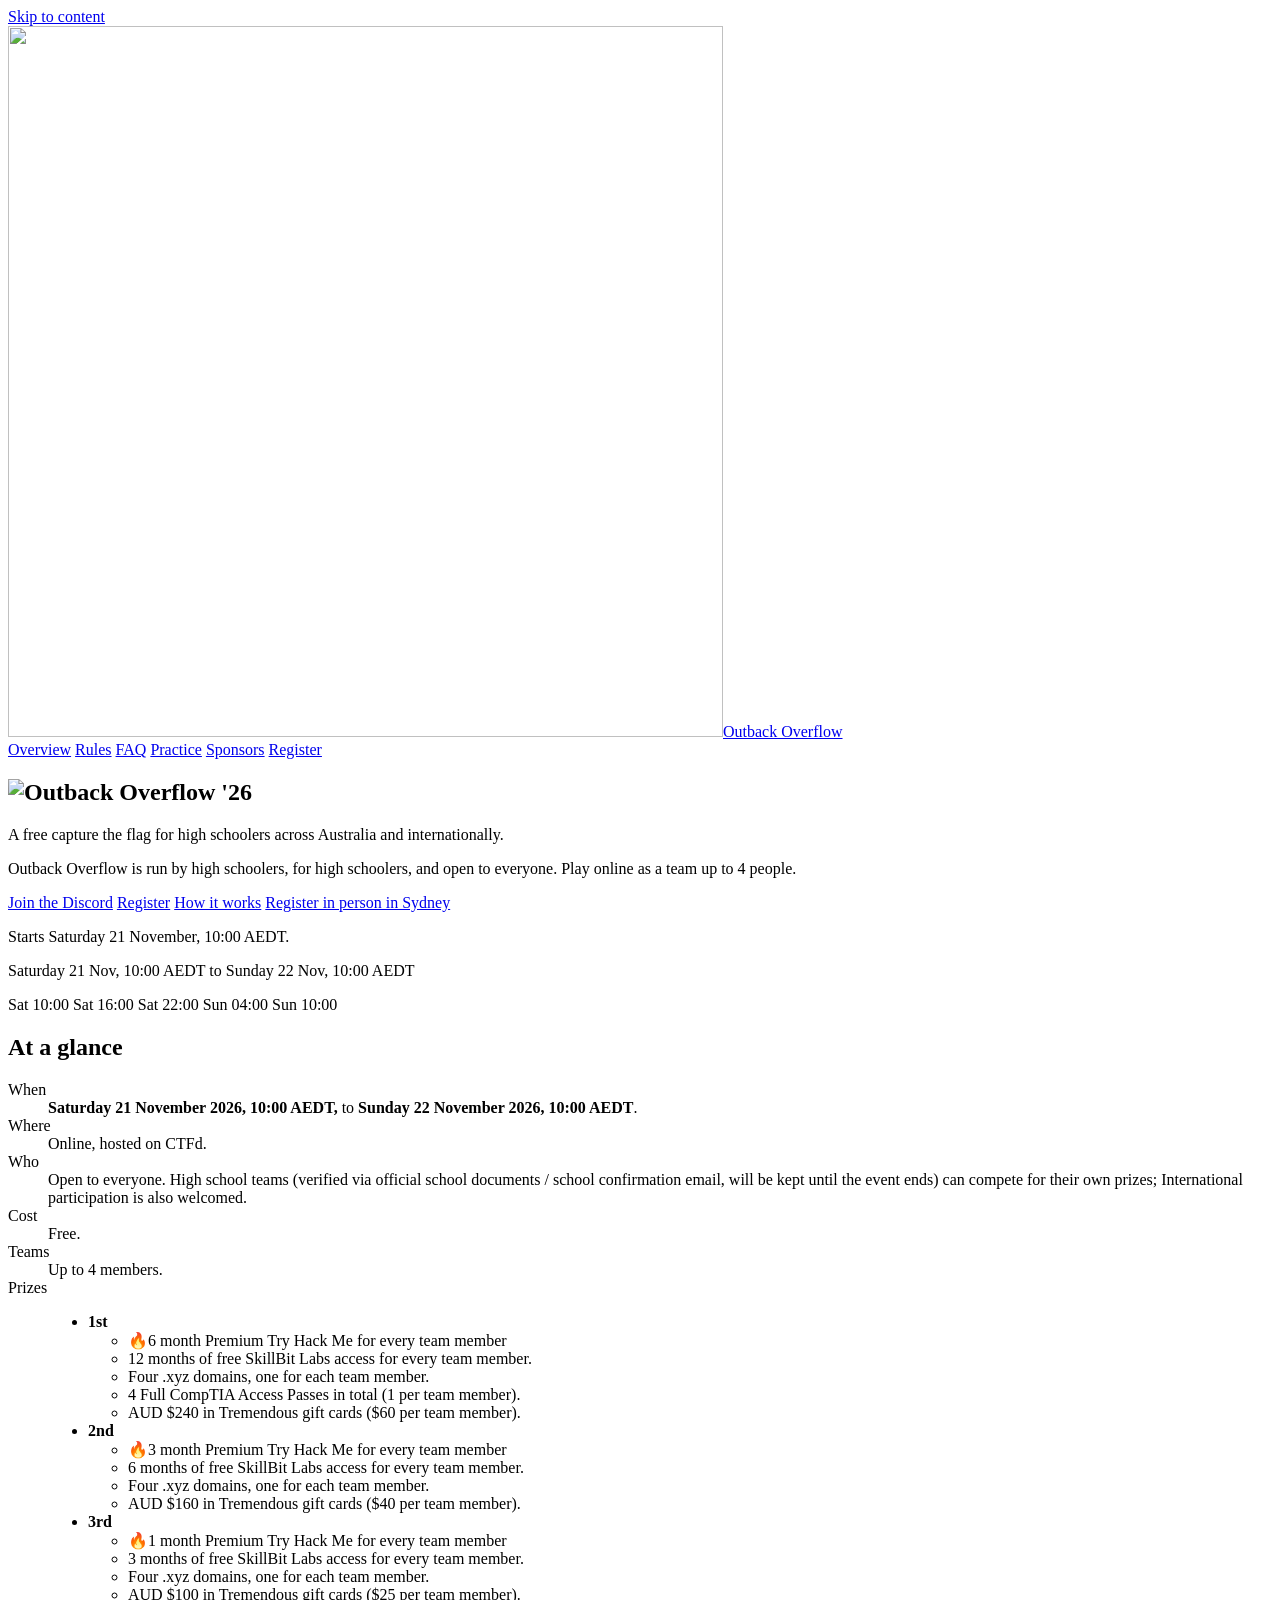
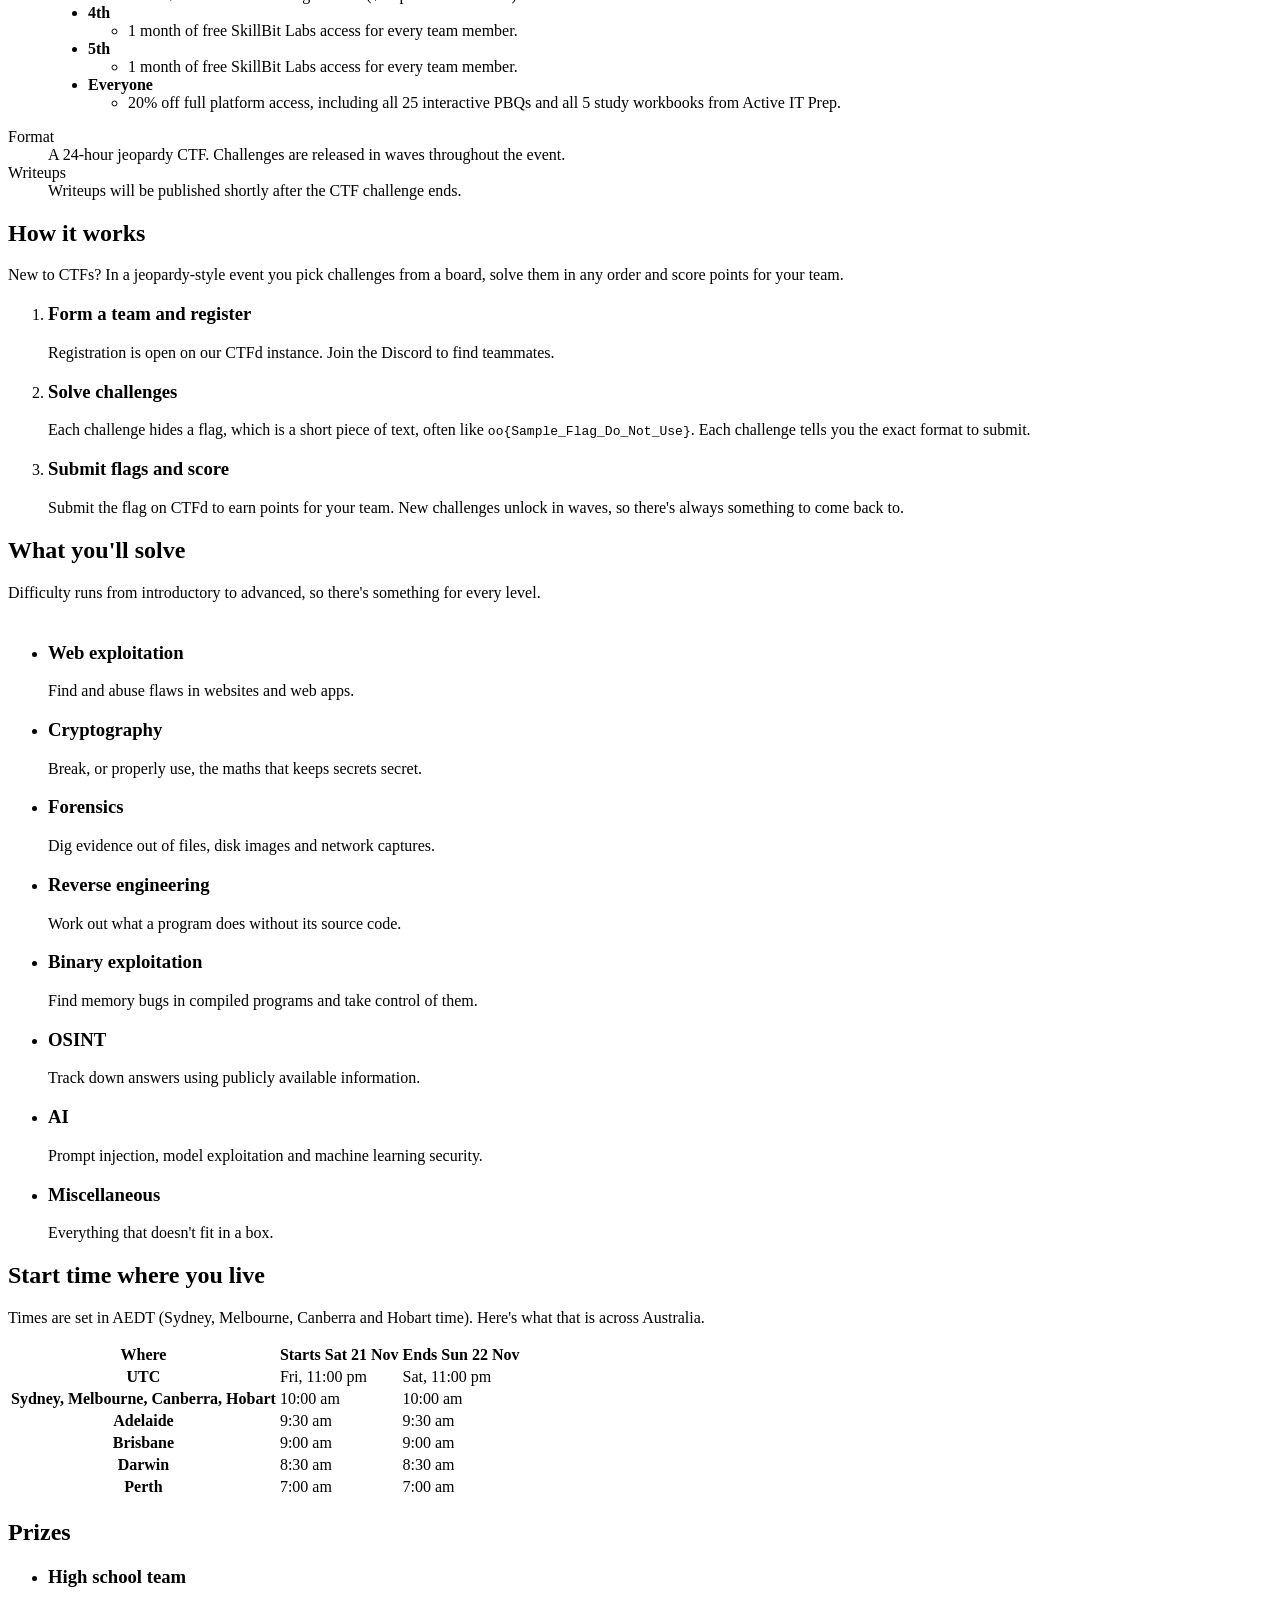
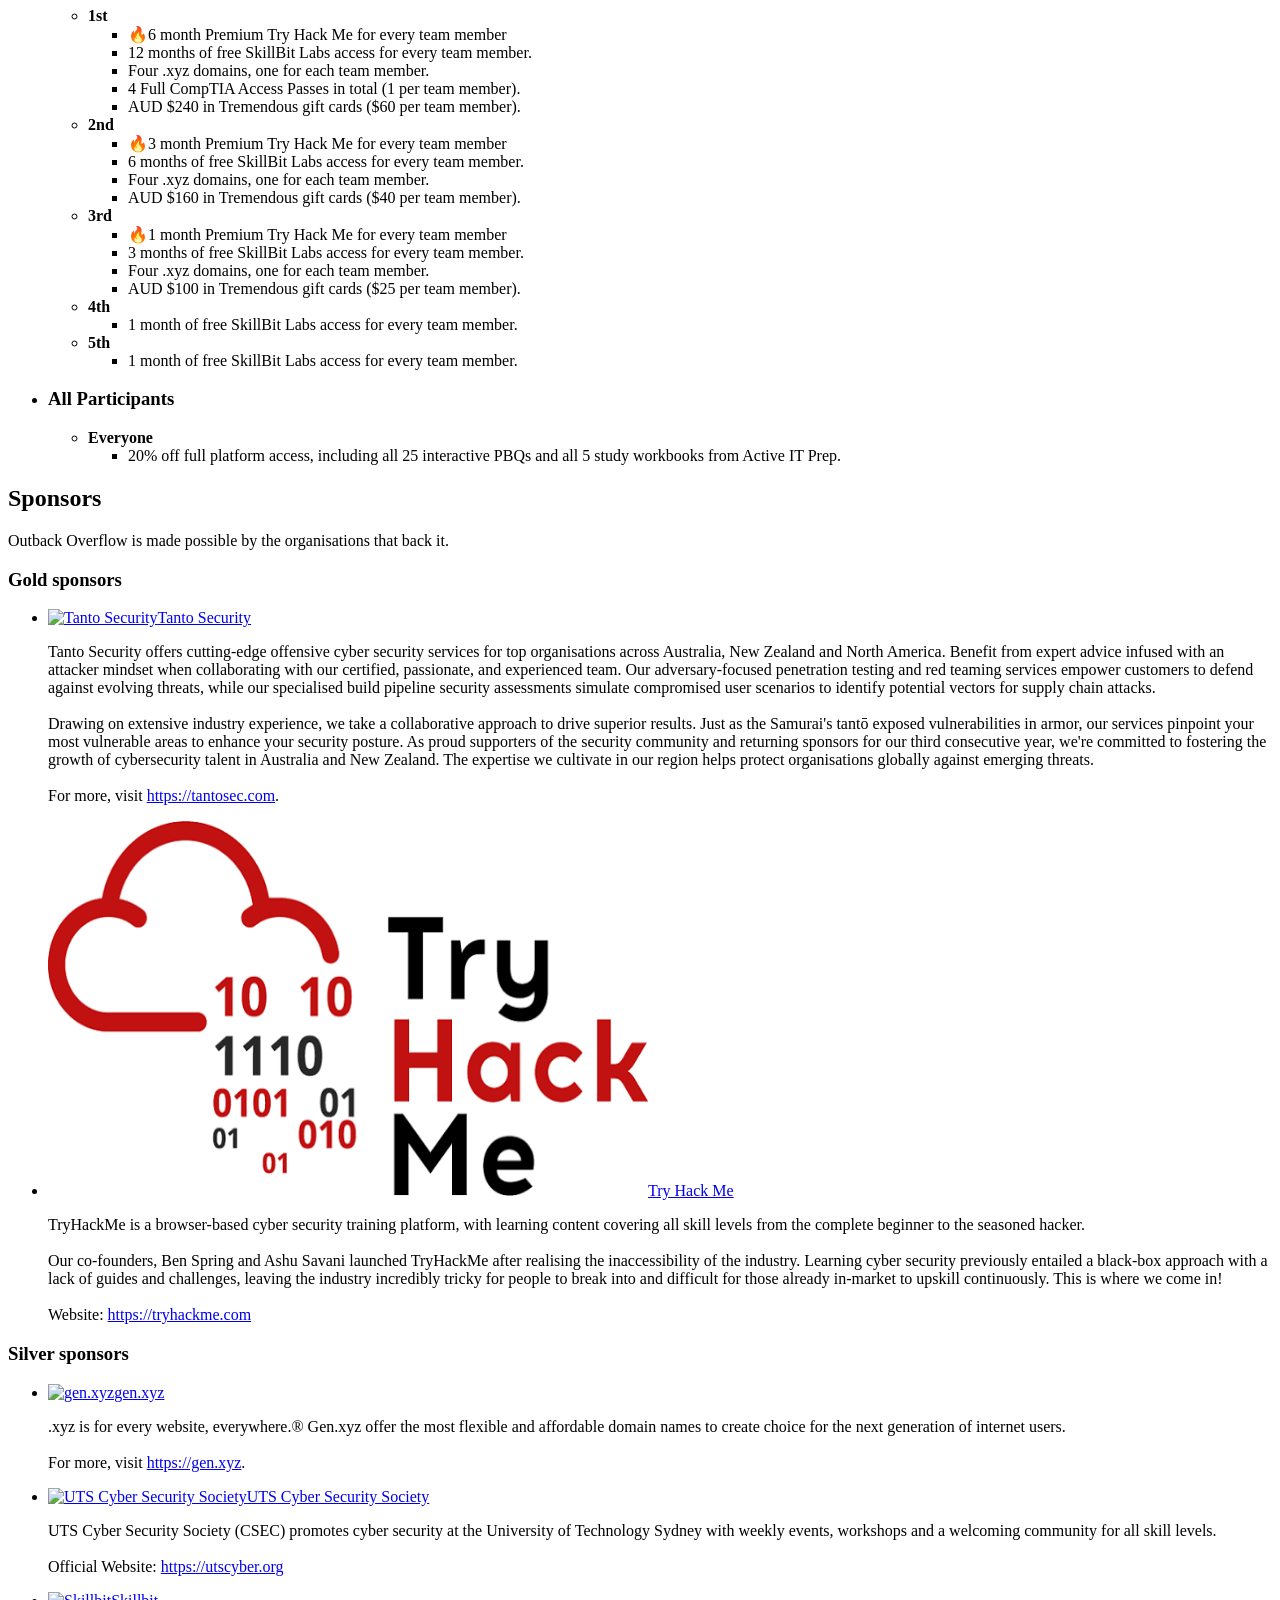
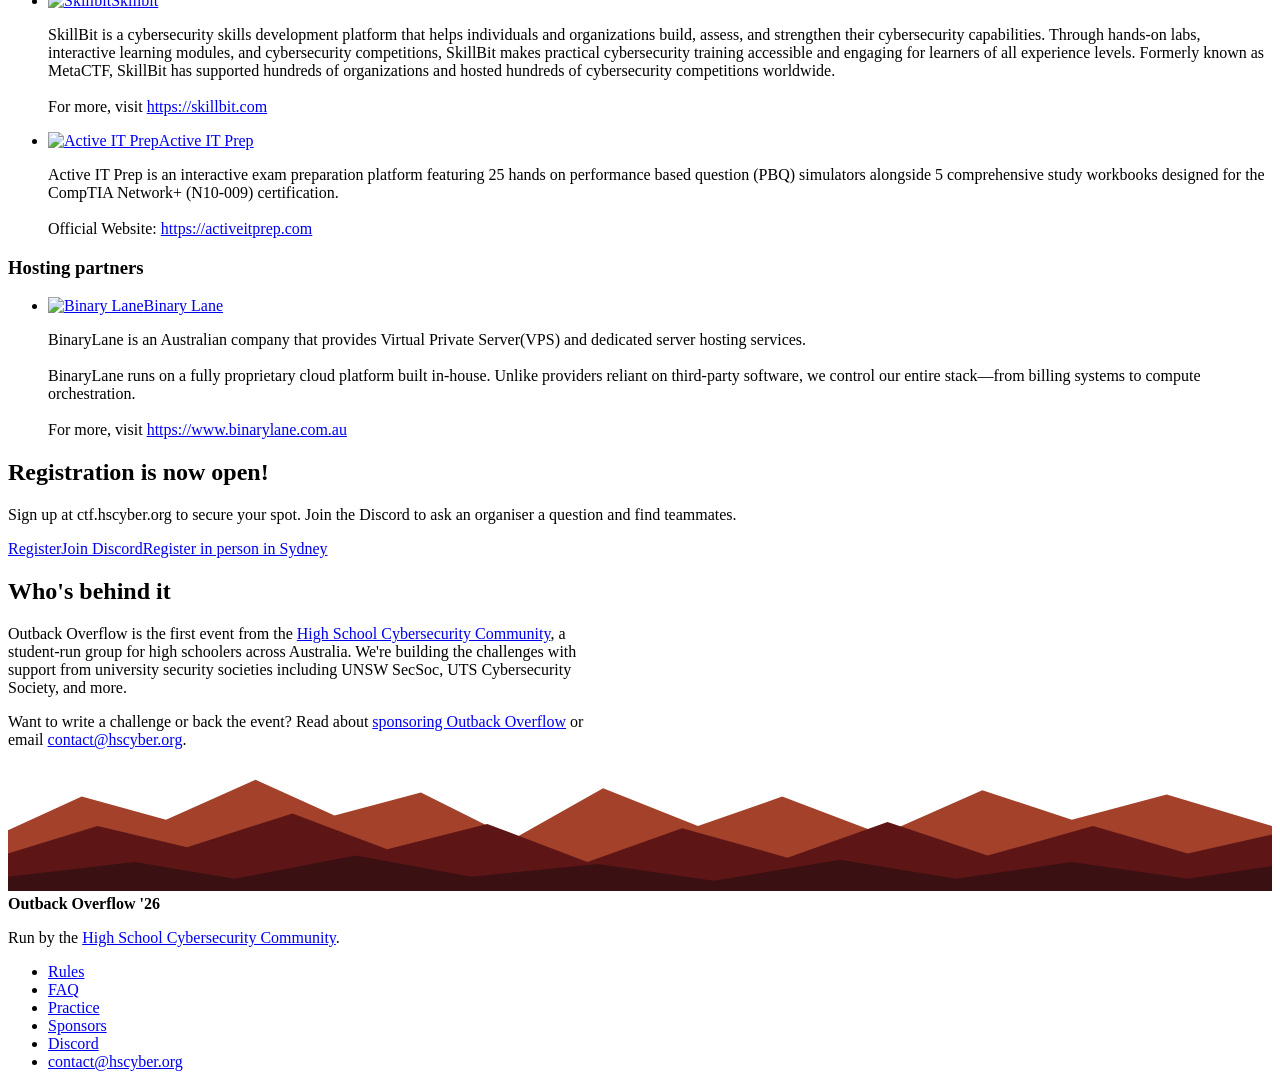
==== index.html @ 1b4302b2 "Merge pull request #1 from AidenMohan/master pre event update" ====
<!DOCTYPE html>
<html lang="en-AU">
<head>
  <meta charset="utf-8">
  <meta name="viewport" content="width=device-width, initial-scale=1">
  <meta name="uuid" content="4e355858-5756-3342-4f4a-57564b344435">
  <title>Outback Overflow '26: a free online CTF for Australian high schoolers</title>
  <meta name="description" content="A free, online, 24-hour capture the flag competition for high schoolers across Australia. 21–22 November 2026. Open to everyone, with prizes for high school teams.">
  <meta name="theme-color" content="#171a2d">
  <link rel="canonical" href="https://outbackoverflow26.hscyber.org/">
  
  <link rel="icon" href="/favicon.svg" type="image/svg+xml">
  <link rel="icon" href="/favicon.ico" sizes="32x32">
  <link rel="preload" href="/fonts/big-shoulders-display-latin-wght-normal.woff2" as="font" type="font/woff2" crossorigin>
  <link rel="preload" href="/fonts/atkinson-hyperlegible-next-latin-400-normal.woff2" as="font" type="font/woff2" crossorigin>
  <link rel="stylesheet" href="/styles.css">
  <meta property="og:site_name" content="Outback Overflow '26">
  <meta property="og:type" content="website">
  <meta property="og:title" content="Outback Overflow '26: a free online CTF for Australian high schoolers">
  <meta property="og:description" content="A free, online, 24-hour capture the flag competition for high schoolers across Australia. 21–22 November 2026. Open to everyone, with prizes for high school teams.">
  <meta property="og:url" content="https://outbackoverflow26.hscyber.org/">
  <meta property="og:image" content="https://outbackoverflow26.hscyber.org/media/og.png">
  <meta property="og:image:width" content="1200">
  <meta property="og:image:height" content="630">
  <meta property="og:image:alt" content="Outback Overflow '26 logo: a low-poly red rock with a red flag on top">
  <meta name="twitter:card" content="summary_large_image">
  <script type="application/ld+json">
  {"@context":"https://schema.org","@type":"Event","name":"Outback Overflow '26","description":"A free, online, 24-hour jeopardy-style capture the flag competition run by high schoolers, for high schoolers, and open to everyone.","startDate":"2026-11-21T10:00:00+11:00","endDate":"2026-11-22T10:00:00+11:00","eventStatus":"https://schema.org/EventScheduled","eventAttendanceMode":"https://schema.org/OnlineEventAttendanceMode","location":{"@type":"VirtualLocation","url":"https://outbackoverflow26.hscyber.org/"},"image":"https://outbackoverflow26.hscyber.org/media/og.png","isAccessibleForFree":true,"offers":{"@type":"Offer","price":"0","priceCurrency":"AUD","url":"https://outbackoverflow26.hscyber.org/"},"organizer":{"@type":"Organization","name":"High School Cybersecurity Community","url":"https://hscyber.org/"}}
  </script>
  <script src="./main.js"></script>
</head>
<body>
  <a class="skip" href="#main">Skip to content</a>
  <header class="site-header">
    <div class="wrap">
      <a class="brand" href="/"><img src="/media/logo.png" alt="" width="715" height="711"><span>Outback Overflow</span></a>
      <nav class="nav" aria-label="Main">
        <a href="/" aria-current="page">Overview</a>
        <a href="/rules.html">Rules</a>
        <a href="/faq.html">FAQ</a>
	<a href="https://practice.hscyber.org/2026/">Practice</a>
        <a href="/sponsors.html">Sponsors</a>
        <a class="btn" href="javascript:void(0)" onclick='ToEvent()'>Register</a>
      </nav>
    </div>
  </header>

  <main id="main">
    <section class="wrap hero">
      <h1><img src="/media/logo.png" alt="Outback Overflow '26" width="715" height="711"></h1>
      <div>
        <p class="display">A free capture the flag for high schoolers across Australia and internationally.</p>
        <p class="lede">Outback Overflow is run by high schoolers, for high schoolers, and open to everyone. Play online as a team up to 4 people.</p>
        <div class="actions">
          <a class="btn btn--flag" href="https://hscyber.org/discord">Join the Discord</a>
          <a class="btn btn--flag" href="javascript:void(0)" onclick='ToEvent()'>Register</a>
          <a class="btn btn--quiet" href="#how">How it works</a>
          <a class="register-in-person" href="javascript:void(0)" onclick='ToInPersonEvent()'>Register in person in Sydney</a>
        </div>
      </div>
    </section>

    <section class="clock" aria-label="Event timing">
      <div class="wrap">
        <div class="clock-head">
          <p class="status" data-status>Starts Saturday 21 November, 10:00 AEDT.</p>
          <p class="when">Saturday 21 Nov, 10:00 AEDT to Sunday 22 Nov, 10:00 AEDT</p>
        </div>
        <div class="buffer" data-buffer aria-hidden="true"><i class="c" style="--i:0"></i><i class="c" style="--i:1"></i><i class="c" style="--i:2"></i><i class="c" style="--i:3"></i><i class="c" style="--i:4"></i><i class="c" style="--i:5"></i><i class="c" style="--i:6"></i><i class="c" style="--i:7"></i><i class="c" style="--i:8"></i><i class="c" style="--i:9"></i><i class="c" style="--i:10"></i><i class="c" style="--i:11"></i><i class="c" style="--i:12"></i><i class="c" style="--i:13"></i><i class="c" style="--i:14"></i><i class="c" style="--i:15"></i><i class="c" style="--i:16"></i><i class="c" style="--i:17"></i><i class="c" style="--i:18"></i><i class="c" style="--i:19"></i><i class="c" style="--i:20"></i><i class="c" style="--i:21"></i><i class="c" style="--i:22"></i><i class="c" style="--i:23"></i><i class="o" style="--k:0"></i><i class="o" style="--k:1"></i><i class="o" style="--k:2"></i><i class="o" style="--k:3"></i><i class="o" style="--k:4"></i><i class="o" style="--k:5"></i><i class="o" style="--k:6"></i><i class="o" style="--k:7"></i></div>
        <div class="ticks" aria-hidden="true">
          <span style="--t:0">Sat 10:00</span>
          <span style="--t:6">Sat 16:00</span>
          <span style="--t:12">Sat 22:00</span>
          <span style="--t:18">Sun 04:00</span>
          <span style="--t:24">Sun 10:00</span>
        </div>
      </div>
    </section>

    <section class="wrap section" aria-labelledby="glance">
      <div class="split">
        <h2 id="glance">At a glance</h2>
        <dl class="spec">
          <div><dt>When</dt><dd><strong>Saturday 21 November 2026, 10:00 AEDT,</strong> to <strong>Sunday 22 November 2026, 10:00 AEDT</strong>.</dd></div>
          <div><dt>Where</dt><dd>Online, hosted on CTFd.</dd></div>
          <div><dt>Who</dt><dd>Open to everyone. High school teams (verified via official school documents / school confirmation email, will be kept until the event ends) can compete for their own prizes; International participation is also welcomed.</dd></div>
          <div><dt>Cost</dt><dd>Free.</dd></div>
          <div><dt>Teams</dt><dd>Up to 4 members.</dd></div>
          <div><dt>Prizes</dt><dd data-prizes-summary>Loading prizes...</dd></div>
          <div><dt>Format</dt><dd>A 24-hour jeopardy CTF. Challenges are released in waves throughout the event.</dd></div>
          <div><dt>Writeups</dt><dd>Writeups will be published shortly after the CTF challenge ends.</dd></div>
        </dl>
      </div>
    </section>

    <section class="wrap section" id="how" aria-labelledby="how-h">
      <div class="split">
        <div>
          <h2 id="how-h">How it works</h2>
          <p class="intro">New to CTFs? In a jeopardy-style event you pick challenges from a board, solve them in any order and score points for your team.</p>
        </div>
        <ol class="steps">
          <li><h3>Form a team and register</h3><p>Registration is open on our CTFd instance. Join the Discord to find teammates.</p></li>
          <li><h3>Solve challenges</h3><p>Each challenge hides a flag, which is a short piece of text, often like <code>oo{Sample_Flag_Do_Not_Use}</code>. Each challenge tells you the exact format to submit.</p></li>
          <li><h3>Submit flags and score</h3><p>Submit the flag on CTFd to earn points for your team. New challenges unlock in waves, so there's always something to come back to.</p></li>
        </ol>
      </div>
    </section>

    <section class="wrap section" aria-labelledby="cats-h">
      <h2 id="cats-h">What you'll solve</h2>
      <p class="intro">Difficulty runs from introductory to advanced, so there's something for every level.</p>
      <ul class="cats" style="margin-top:2.5rem">
        <li><h3>Web exploitation</h3><p>Find and abuse flaws in websites and web apps.</p></li>
        <li><h3>Cryptography</h3><p>Break, or properly use, the maths that keeps secrets secret.</p></li>
        <li><h3>Forensics</h3><p>Dig evidence out of files, disk images and network captures.</p></li>
        <li><h3>Reverse engineering</h3><p>Work out what a program does without its source code.</p></li>
        <li><h3>Binary exploitation</h3><p>Find memory bugs in compiled programs and take control of them.</p></li>
        <li><h3>OSINT</h3><p>Track down answers using publicly available information.</p></li>
        <li><h3>AI</h3><p>Prompt injection, model exploitation and machine learning security.</p></li>
        <li><h3>Miscellaneous</h3><p>Everything that doesn't fit in a box.</p></li>
      </ul>
    </section>

    <section class="wrap section" aria-labelledby="when-h">
      <div class="split">
        <div>
          <h2 id="when-h">Start time where you live</h2>
          <p class="intro">Times are set in AEDT (Sydney, Melbourne, Canberra and Hobart time). Here's what that is across Australia.</p>
        </div>
        <table class="tz">
          <thead><tr><th scope="col">Where</th><th scope="col">Starts Sat 21 Nov</th><th scope="col">Ends Sun 22 Nov</th></tr></thead>
          <tbody>
            <tr class="local" data-local hidden><th scope="row" data-local-name>Your device</th><td data-local-start></td><td data-local-end></td></tr>
            <tr><th scope="row">UTC</th><td>Fri, 11:00 pm</td><td>Sat, 11:00 pm</td></tr>
            <tr><th scope="row">Sydney, Melbourne, Canberra, Hobart</th><td>10:00 am</td><td>10:00 am</td></tr>
            <tr><th scope="row">Adelaide</th><td>9:30 am</td><td>9:30 am</td></tr>
            <tr><th scope="row">Brisbane</th><td>9:00 am</td><td>9:00 am</td></tr>
            <tr><th scope="row">Darwin</th><td>8:30 am</td><td>8:30 am</td></tr>
            <tr><th scope="row">Perth</th><td>7:00 am</td><td>7:00 am</td></tr>
          </tbody>
        </table>
      </div>
    </section>

    <section class="wrap section" aria-labelledby="prizes-h">
      <div class="split">
        <h2 id="prizes-h">Prizes</h2>
        <div data-prizes aria-live="polite"><p class="empty">Loading prizes...</p></div>
      </div>
    </section>

    <section class="wrap section" aria-labelledby="sponsors-h">
      <div class="split">
        <div>
          <h2 id="sponsors-h">Sponsors</h2>
          <p class="intro">Outback Overflow is made possible by the organisations that back it.</p>
        </div>
        <div data-sponsors aria-live="polite"><p class="empty">Loading sponsors...</p></div>
      </div>
    </section>

    <section class="wrap section" aria-labelledby="reg-h">
      <div class="panel">
        <h2 id="reg-h">Registration is now open!</h2>
        <p>Sign up at ctf.hscyber.org to secure your spot. Join the Discord to ask an organiser a question and find teammates.</p>
        <div class="actions"><a class="btn btn--flag" href="javascript:void(0)" onclick='ToEvent()'>Register</a><a class="btn btn--flag" href="https://hscyber.org/discord">Join Discord</a><a class="register-in-person" href="javascript:void(0)" onclick='ToInPersonEvent()'>Register in person in Sydney</a></div>
      </div>
    </section>

    <section class="wrap section" aria-labelledby="who-h">
      <div class="split">
        <h2 id="who-h">Who's behind it</h2>
        <div>
          <p style="max-width:38rem">Outback Overflow is the first event from the <a href="https://hscyber.org/">High School Cybersecurity Community</a>, a student-run group for high schoolers across Australia. We're building the challenges with support from university security societies including UNSW SecSoc, UTS Cybersecurity Society, and more.</p>
          <p style="margin-top:1rem;max-width:38rem">Want to write a challenge or back the event? Read about <a href="/sponsors.html">sponsoring Outback Overflow</a> or email <a href="mailto:contact@hscyber.org">contact@hscyber.org</a>.</p>
        </div>
      </div>
    </section>
  </main>

  <div class="ground">
    <svg class="ridge" viewBox="0 0 1200 120" preserveAspectRatio="none" aria-hidden="true" focusable="false">
      <polygon fill="#a3412a" points="0,120 0,62 70,30 150,52 235,14 310,48 392,26 480,70 565,22 655,58 735,30 830,66 925,24 1010,52 1100,28 1200,58 1200,120"/>
      <polygon fill="#5e1516" points="0,120 0,84 85,58 170,78 270,46 360,80 455,56 550,92 640,60 740,88 835,54 930,86 1030,58 1120,84 1200,66 1200,120"/>
      <polygon fill="#3a1012" points="0,120 0,106 120,92 215,108 330,86 440,106 560,94 670,110 790,90 900,108 1010,92 1120,108 1200,96 1200,120"/>
    </svg>
    <footer class="site-footer">
      <div class="wrap">
        <div>
          <strong>Outback Overflow '26</strong>
          <p>Run by the <a href="https://hscyber.org/">High School Cybersecurity Community</a>.</p>
        </div>
        <ul>
          <li><a href="/rules.html">Rules</a></li>
          <li><a href="/faq.html">FAQ</a></li>
          <li><a href="https://practice.hscyber.org/2026/">Practice</a></li>
          <li><a href="/sponsors.html">Sponsors</a></li>
          <li><a href="https://hscyber.org/discord">Discord</a></li>
          <li><a href="mailto:contact@hscyber.org">contact@hscyber.org</a></li>
        </ul>
      </div>
    </footer>
  </div>
  <script src="/event.js" defer></script>
</body>
</html>
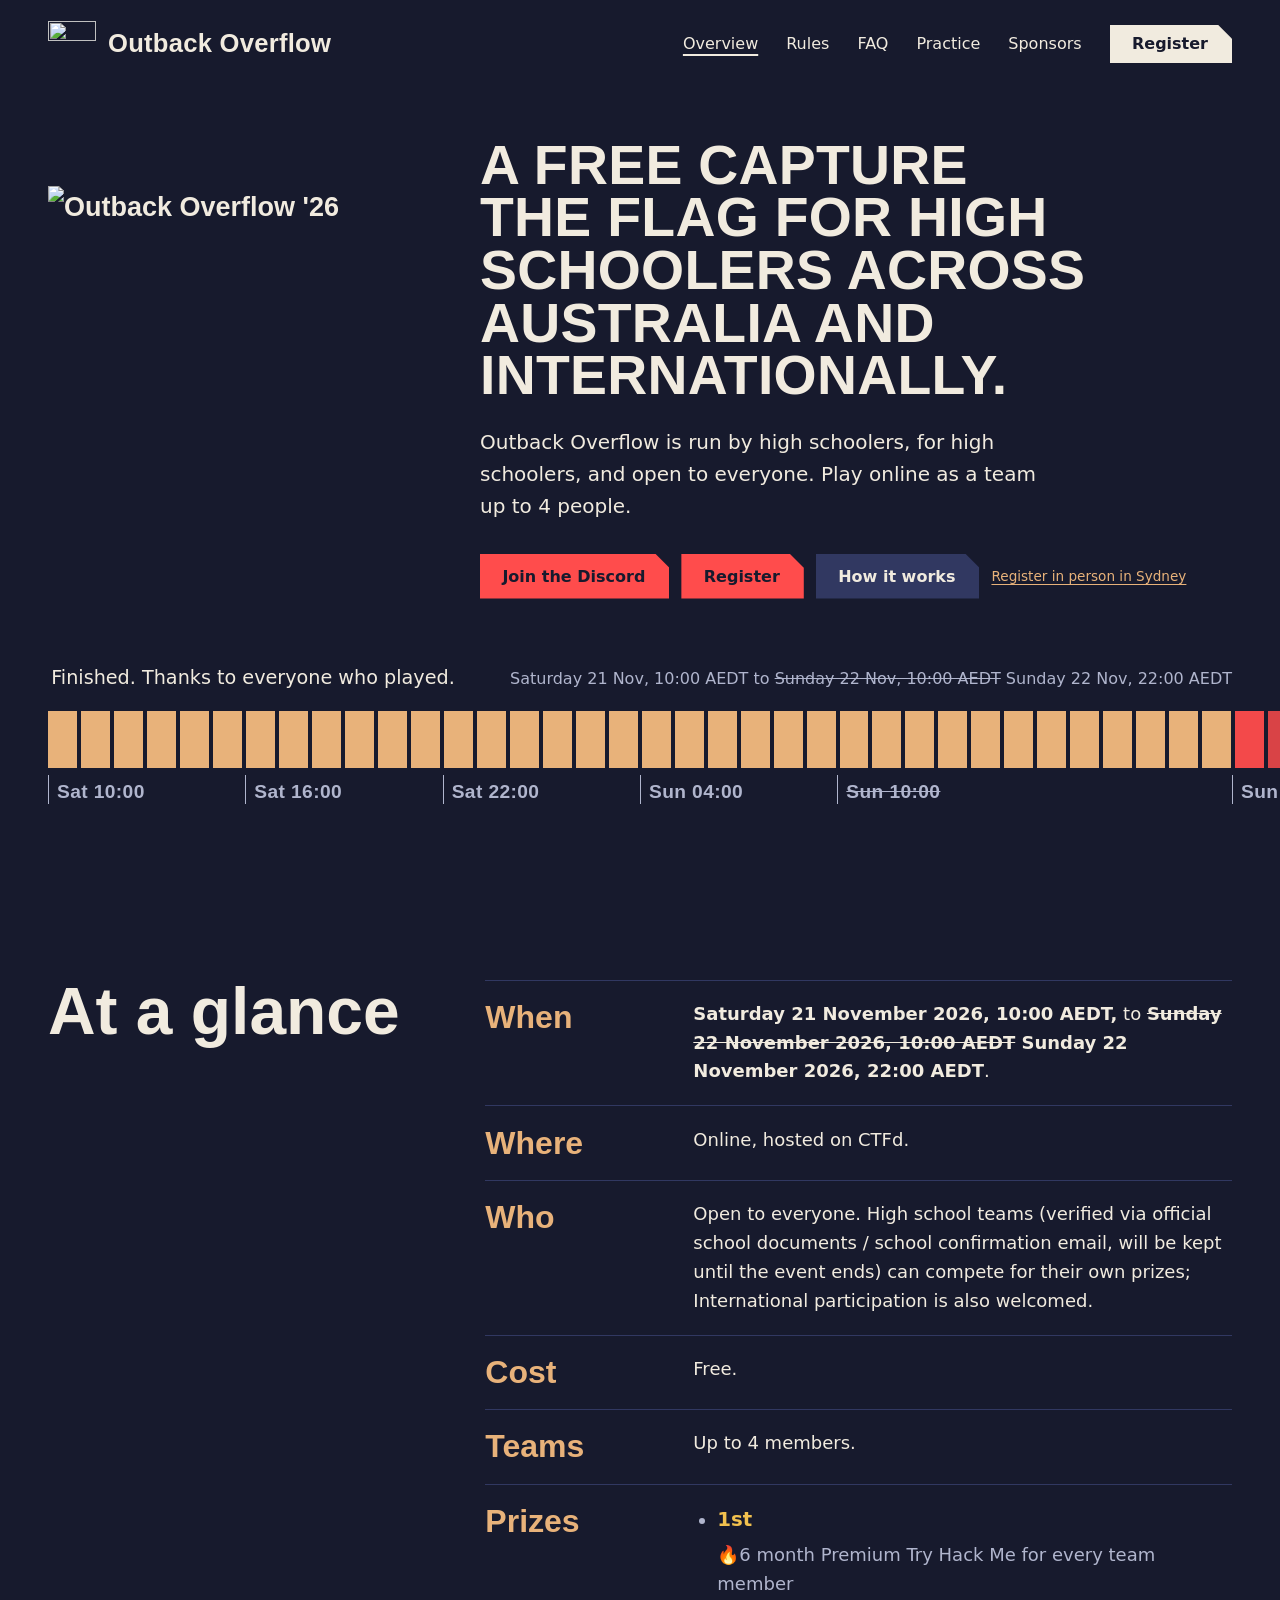
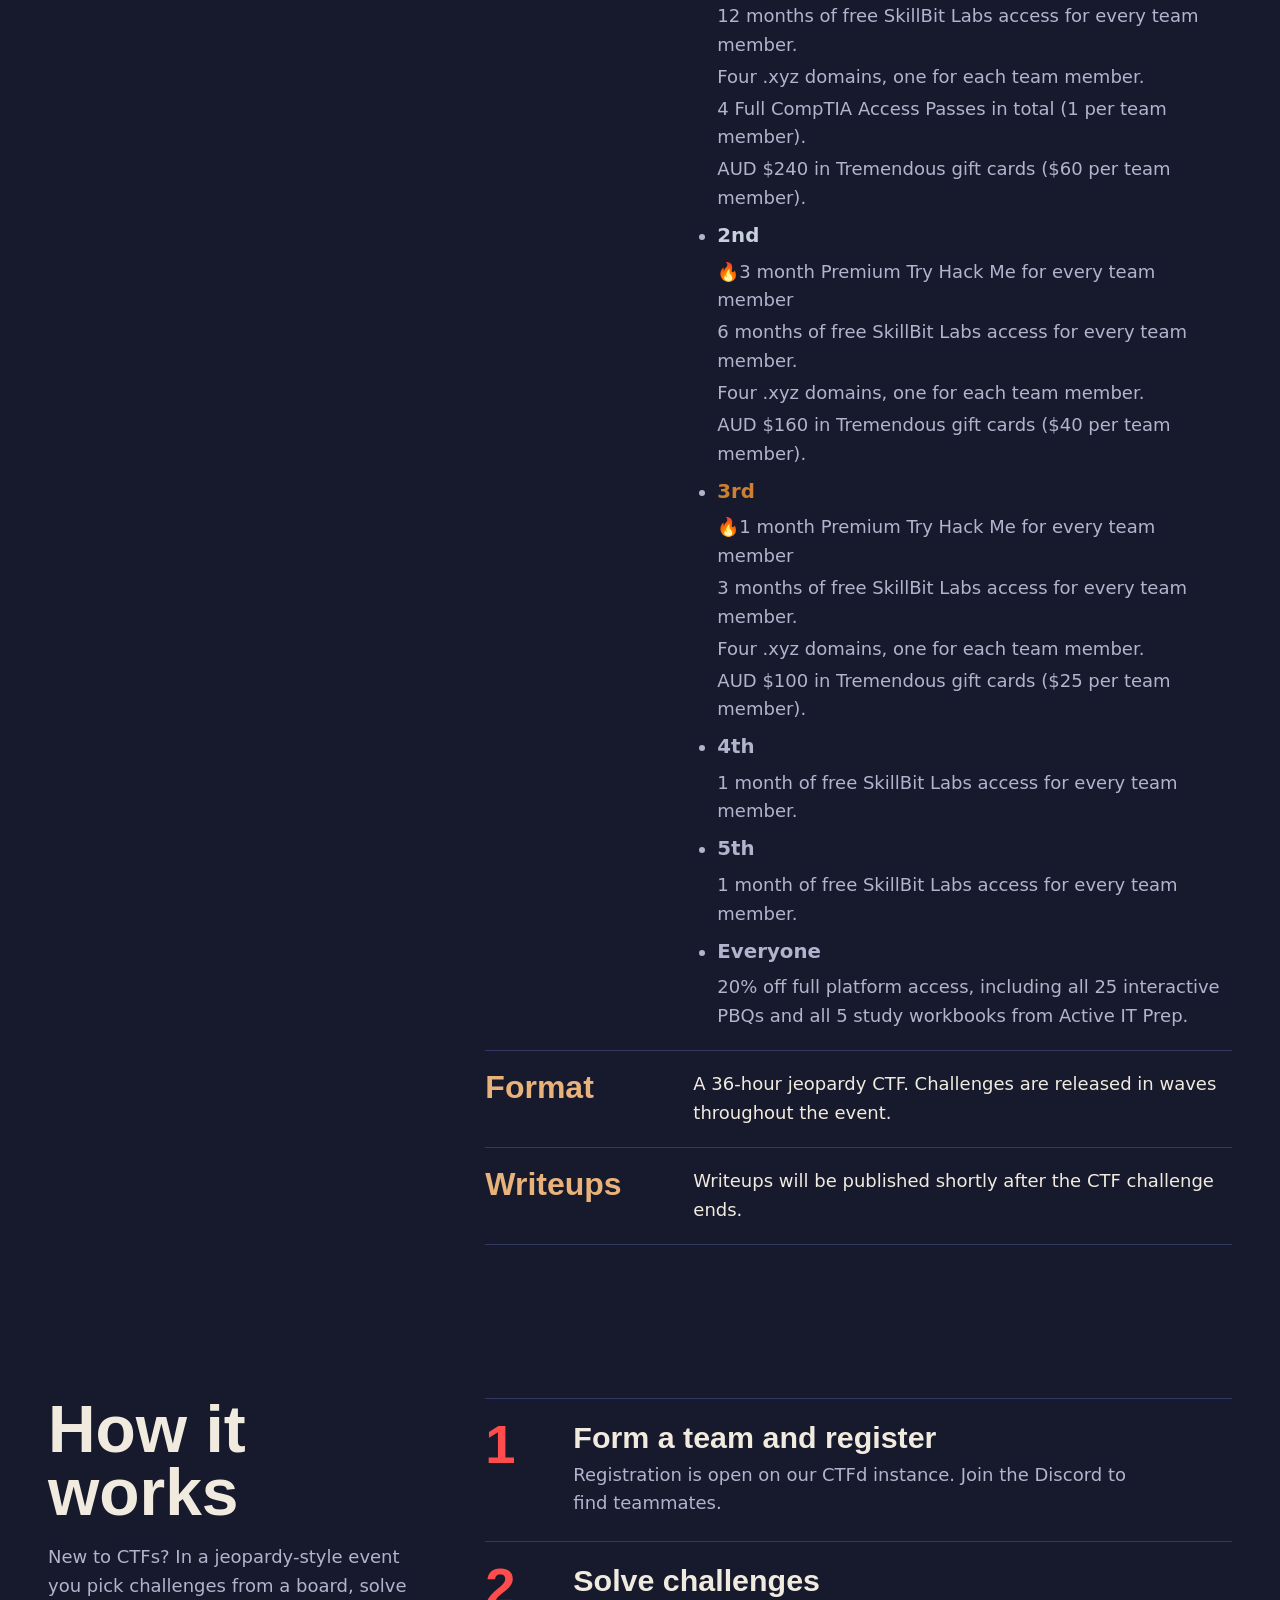
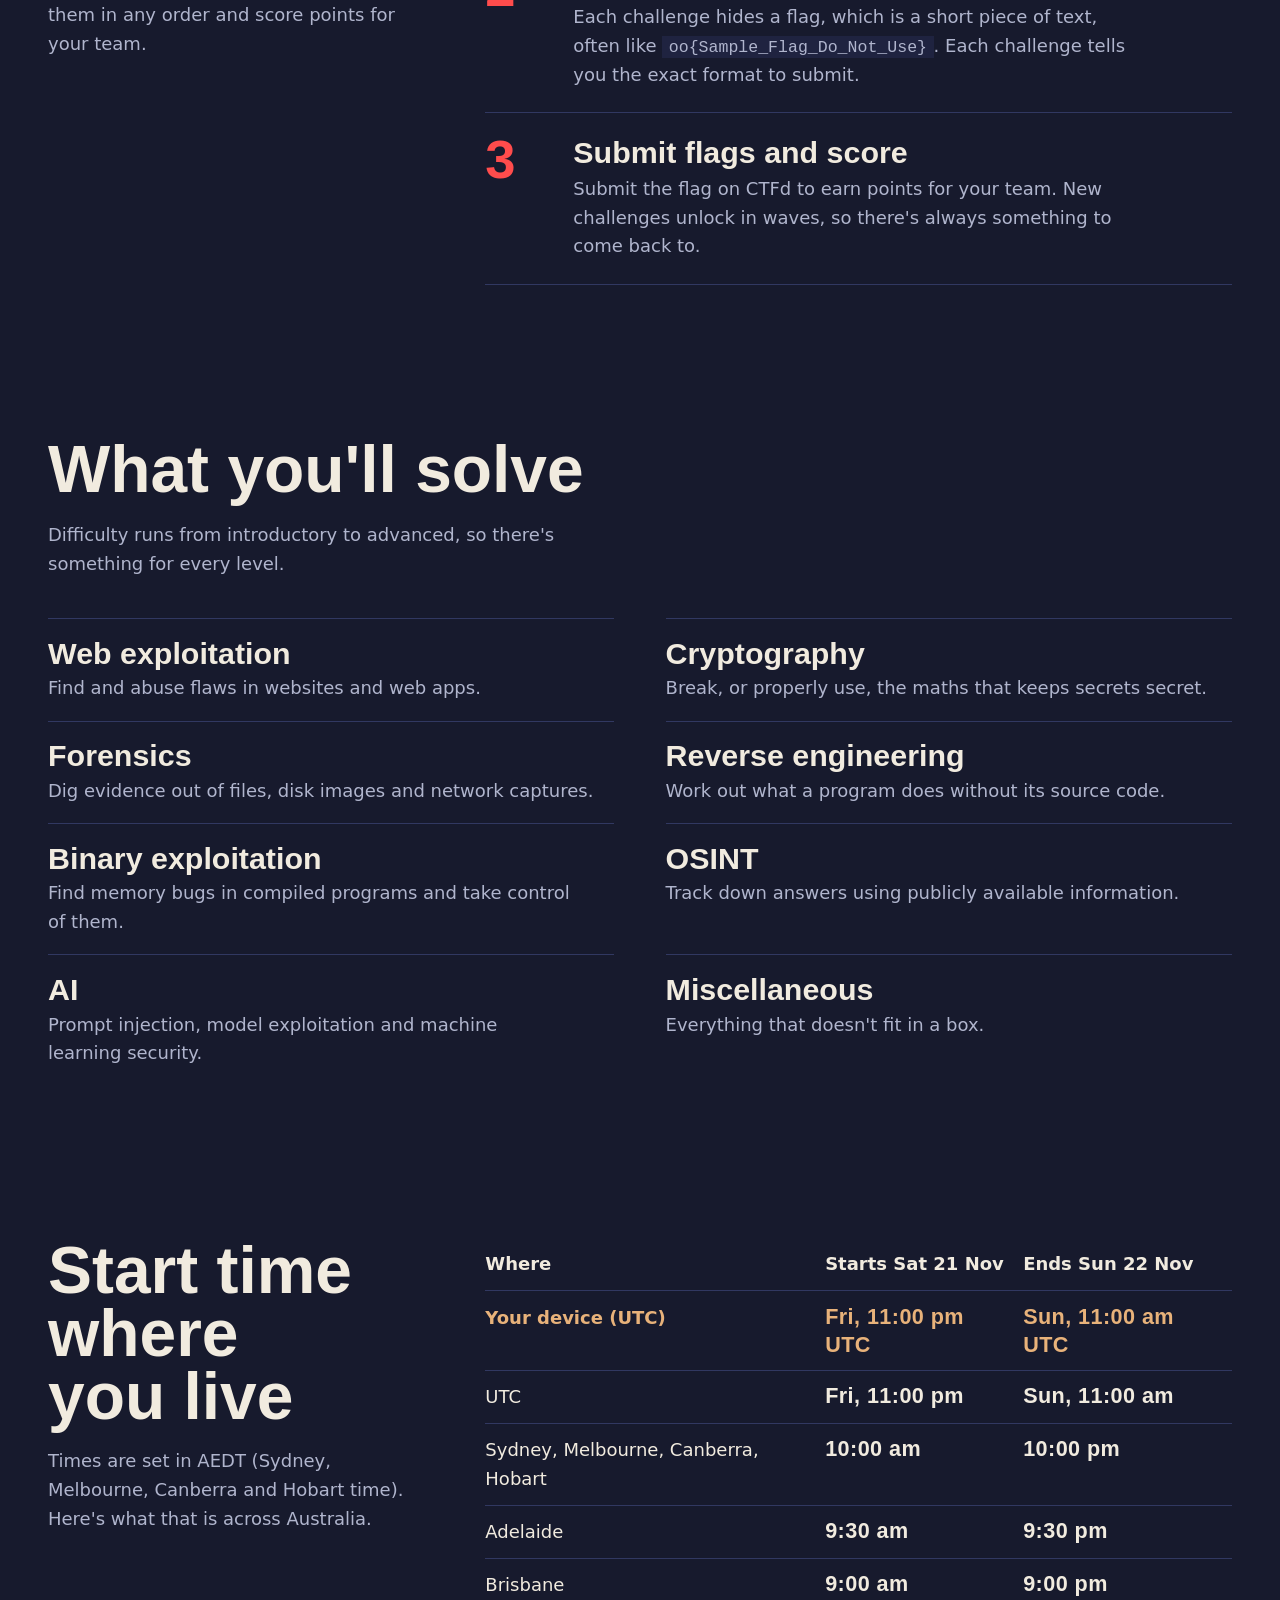
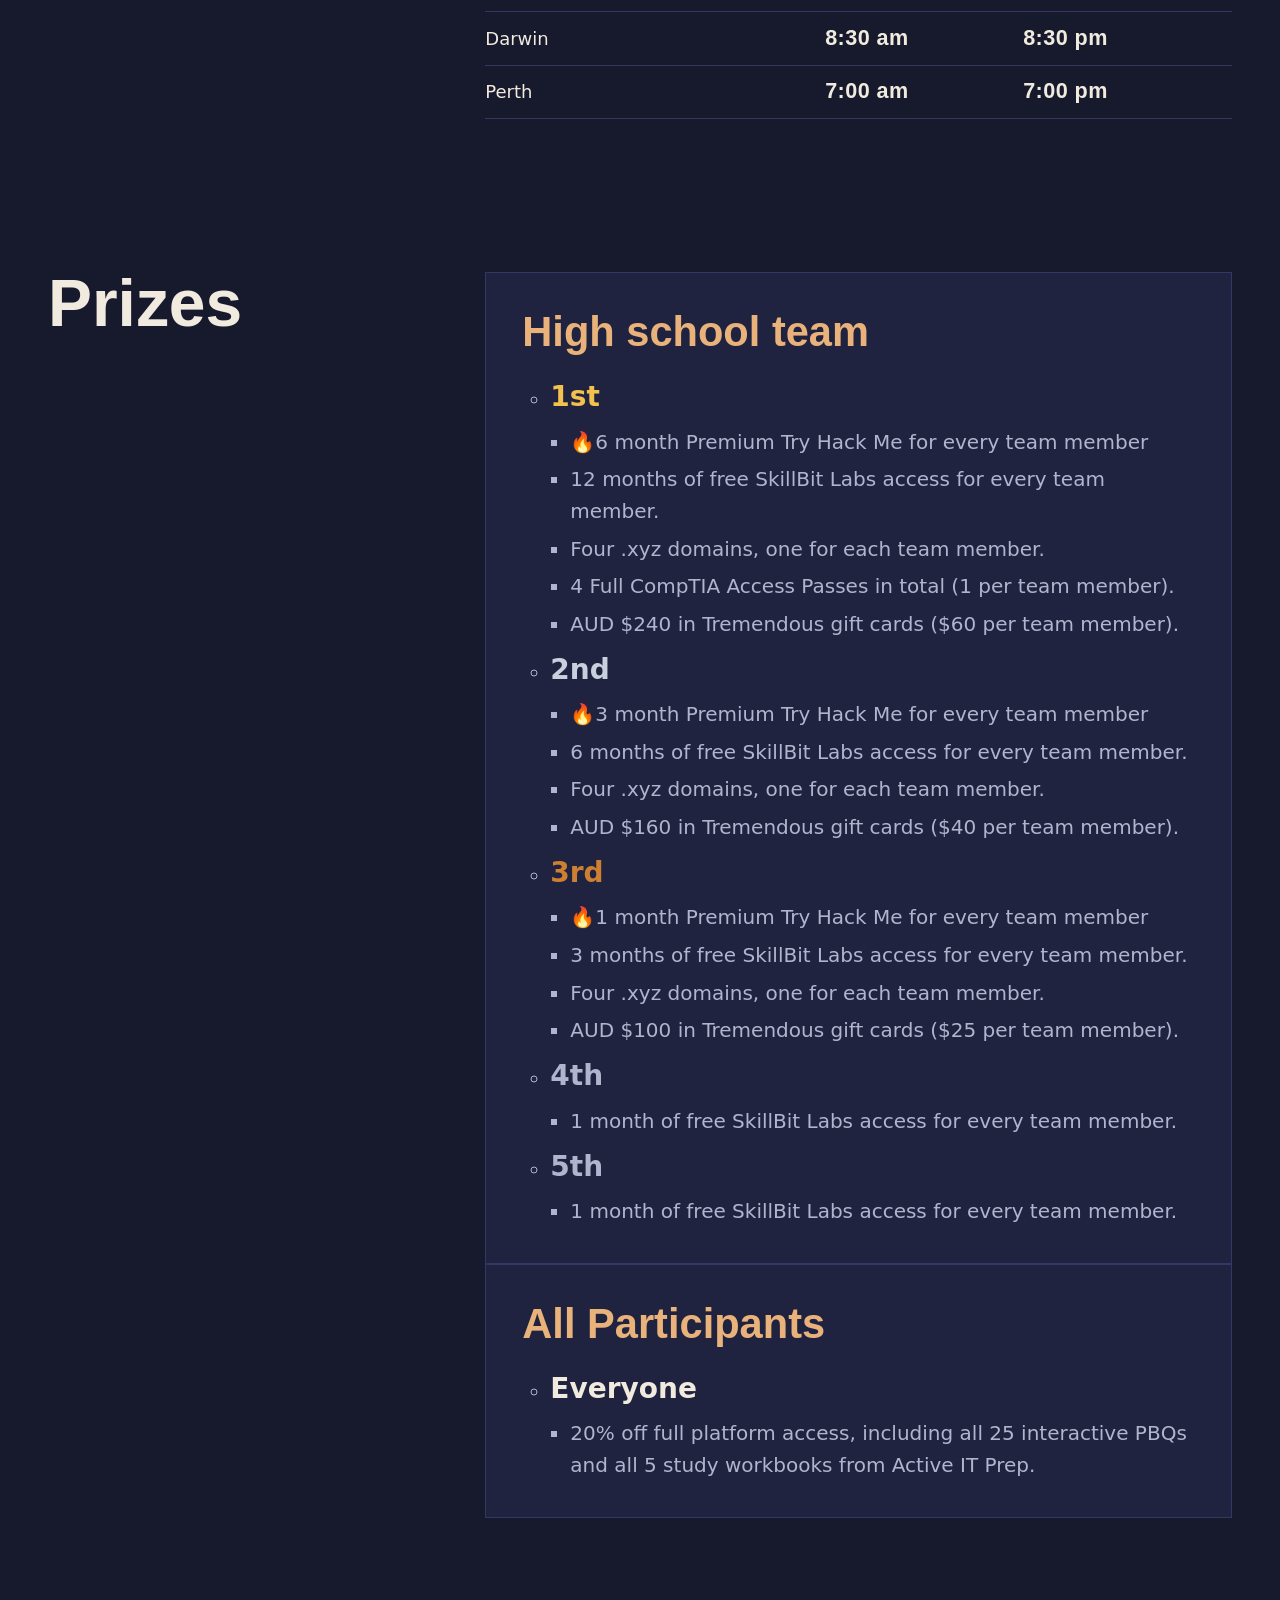
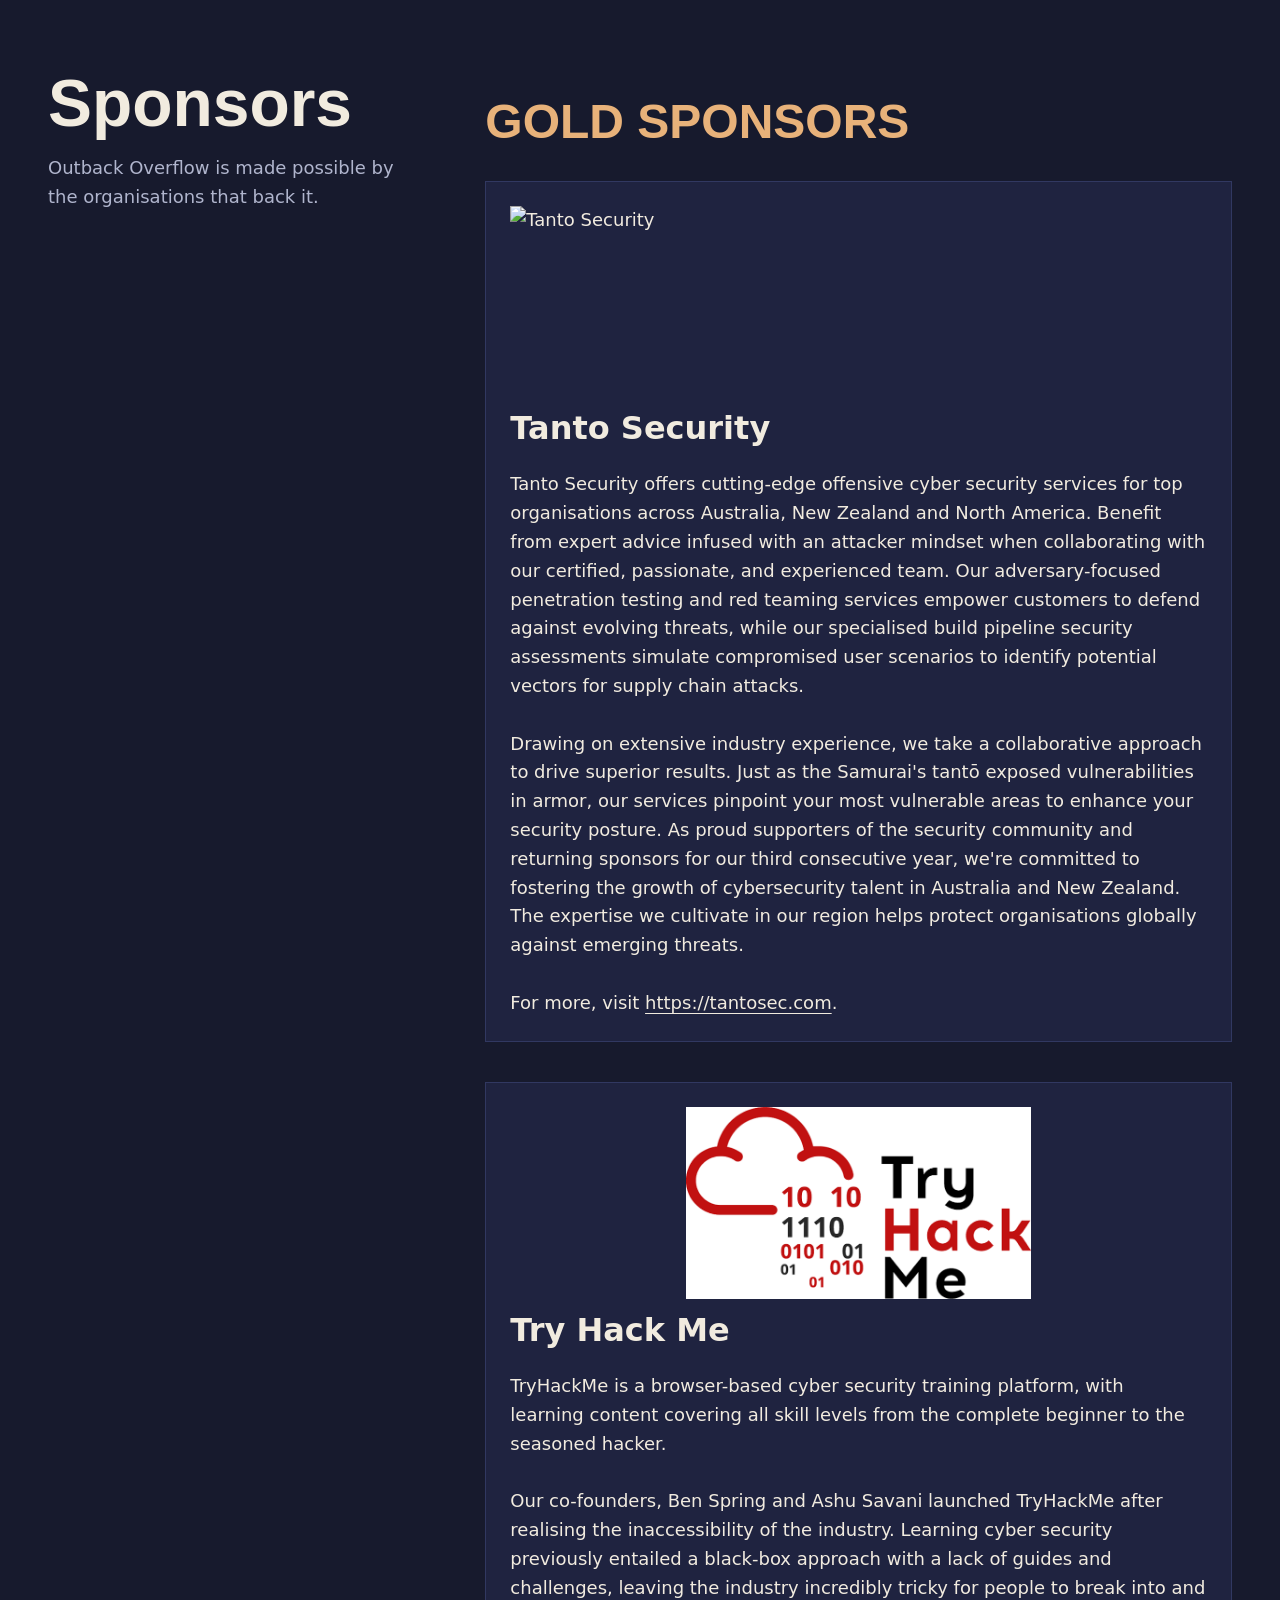
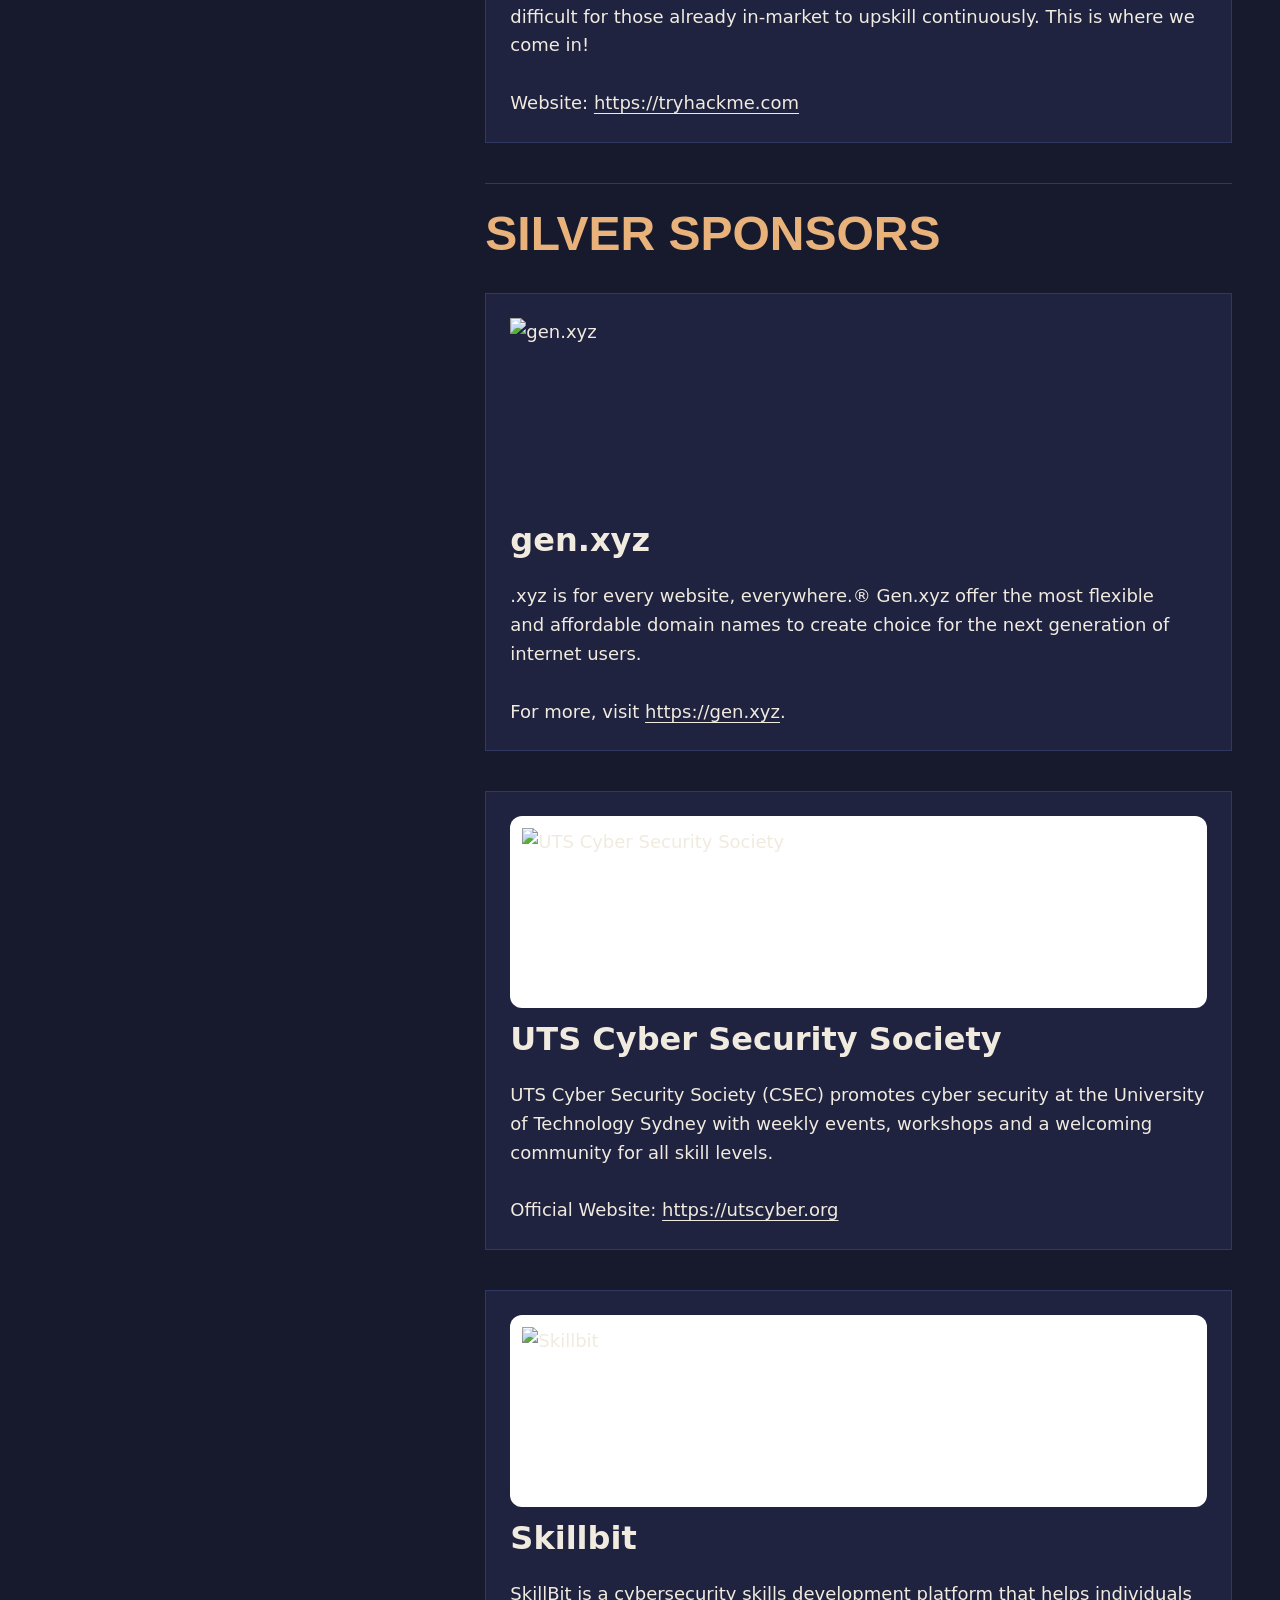
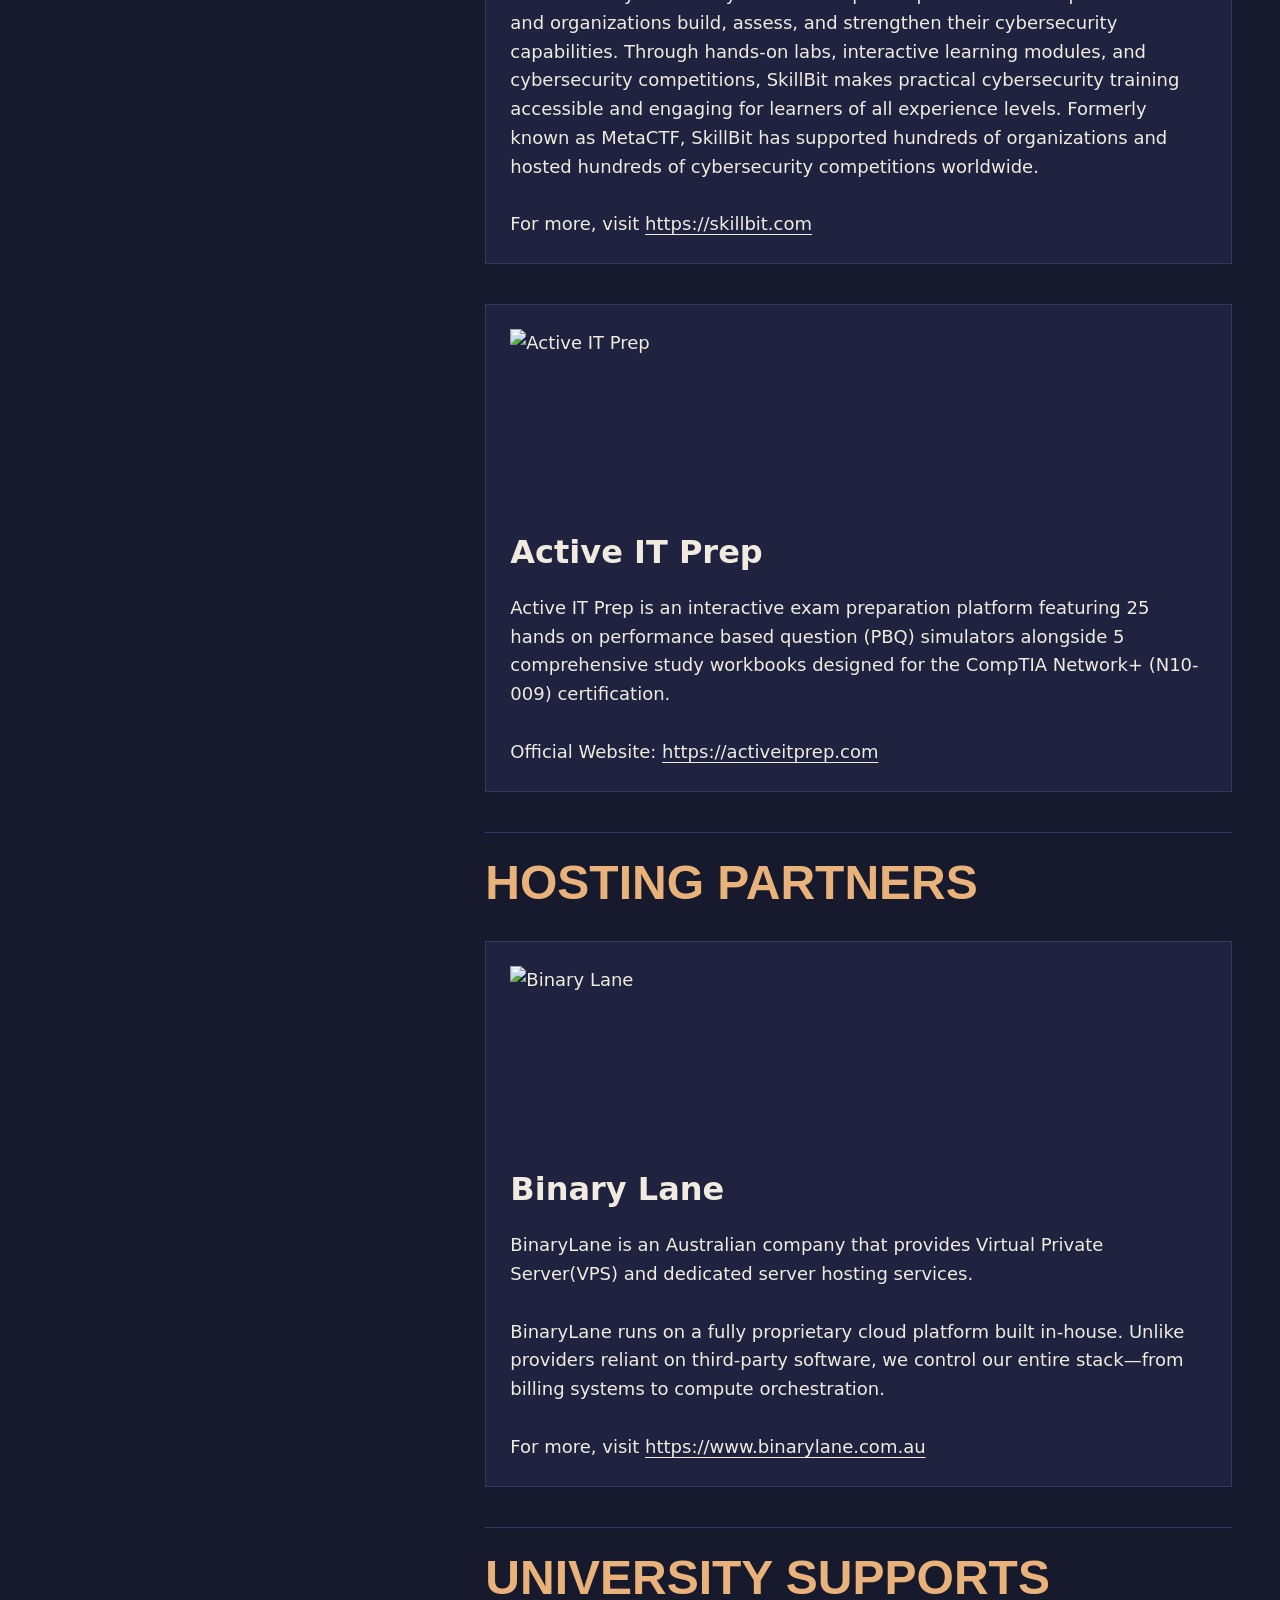
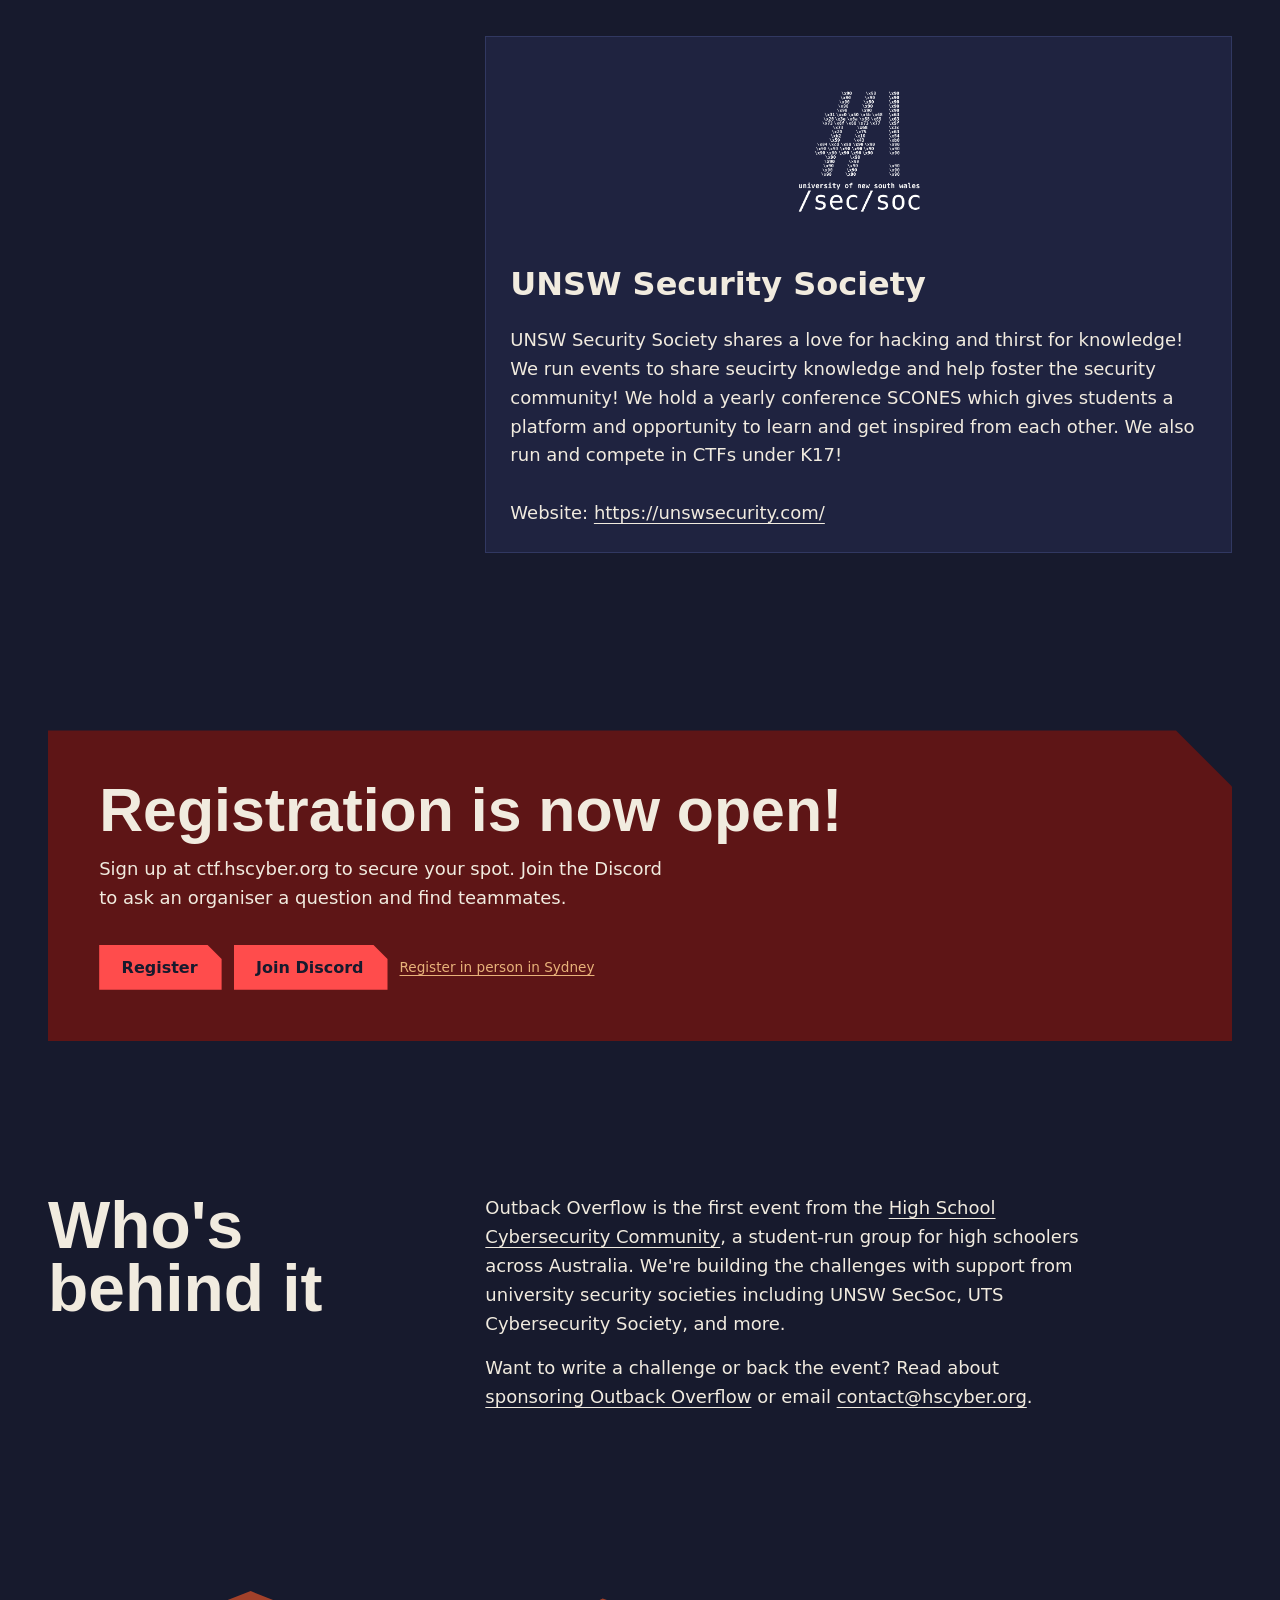
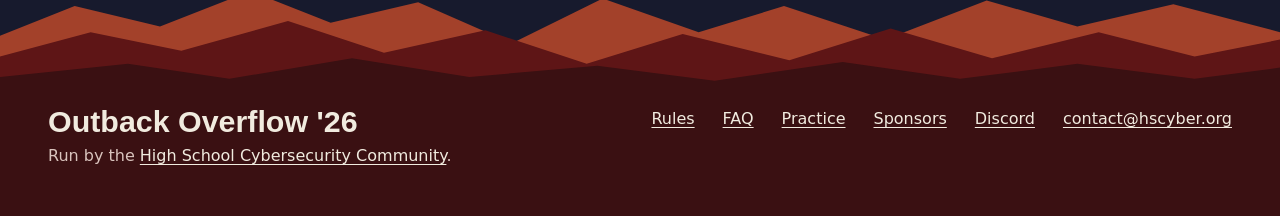
==== commit fa9934d3: "Update event duration to 36 hours and adjust related descriptions" ====
--- a/index.html
+++ b/index.html
@@ -5,7 +5,7 @@
   <meta name="viewport" content="width=device-width, initial-scale=1">
   <meta name="uuid" content="4e355858-5756-3342-4f4a-57564b344435">
   <title>Outback Overflow '26: a free online CTF for Australian high schoolers</title>
-  <meta name="description" content="A free, online, 24-hour capture the flag competition for high schoolers across Australia. 21–22 November 2026. Open to everyone, with prizes for high school teams.">
+  <meta name="description" content="A free, online, 36-hour capture the flag competition for high schoolers across Australia. 21–22 November 2026. Open to everyone, with prizes for high school teams.">
   <meta name="theme-color" content="#171a2d">
   <link rel="canonical" href="https://outbackoverflow26.hscyber.org/">
   
@@ -17,7 +17,7 @@
   <meta property="og:site_name" content="Outback Overflow '26">
   <meta property="og:type" content="website">
   <meta property="og:title" content="Outback Overflow '26: a free online CTF for Australian high schoolers">
-  <meta property="og:description" content="A free, online, 24-hour capture the flag competition for high schoolers across Australia. 21–22 November 2026. Open to everyone, with prizes for high school teams.">
+  <meta property="og:description" content="A free, online, 36-hour capture the flag competition for high schoolers across Australia. 21–22 November 2026. Open to everyone, with prizes for high school teams.">
   <meta property="og:url" content="https://outbackoverflow26.hscyber.org/">
   <meta property="og:image" content="https://outbackoverflow26.hscyber.org/media/og.png">
   <meta property="og:image:width" content="1200">
@@ -25,7 +25,7 @@
   <meta property="og:image:alt" content="Outback Overflow '26 logo: a low-poly red rock with a red flag on top">
   <meta name="twitter:card" content="summary_large_image">
   <script type="application/ld+json">
-  {"@context":"https://schema.org","@type":"Event","name":"Outback Overflow '26","description":"A free, online, 24-hour jeopardy-style capture the flag competition run by high schoolers, for high schoolers, and open to everyone.","startDate":"2026-11-21T10:00:00+11:00","endDate":"2026-11-22T10:00:00+11:00","eventStatus":"https://schema.org/EventScheduled","eventAttendanceMode":"https://schema.org/OnlineEventAttendanceMode","location":{"@type":"VirtualLocation","url":"https://outbackoverflow26.hscyber.org/"},"image":"https://outbackoverflow26.hscyber.org/media/og.png","isAccessibleForFree":true,"offers":{"@type":"Offer","price":"0","priceCurrency":"AUD","url":"https://outbackoverflow26.hscyber.org/"},"organizer":{"@type":"Organization","name":"High School Cybersecurity Community","url":"https://hscyber.org/"}}
+  {"@context":"https://schema.org","@type":"Event","name":"Outback Overflow '26","description":"A free, online, 36-hour jeopardy-style capture the flag competition run by high schoolers, for high schoolers, and open to everyone.","startDate":"2026-11-21T10:00:00+11:00","endDate":"2026-11-22T22:00:00+11:00","eventStatus":"https://schema.org/EventScheduled","eventAttendanceMode":"https://schema.org/OnlineEventAttendanceMode","location":{"@type":"VirtualLocation","url":"https://outbackoverflow26.hscyber.org/"},"image":"https://outbackoverflow26.hscyber.org/media/og.png","isAccessibleForFree":true,"offers":{"@type":"Offer","price":"0","priceCurrency":"AUD","url":"https://outbackoverflow26.hscyber.org/"},"organizer":{"@type":"Organization","name":"High School Cybersecurity Community","url":"https://hscyber.org/"}}
   </script>
   <script src="./main.js"></script>
 </head>
@@ -64,15 +64,16 @@
       <div class="wrap">
         <div class="clock-head">
           <p class="status" data-status>Starts Saturday 21 November, 10:00 AEDT.</p>
-          <p class="when">Saturday 21 Nov, 10:00 AEDT to Sunday 22 Nov, 10:00 AEDT</p>
-        </div>
-        <div class="buffer" data-buffer aria-hidden="true"><i class="c" style="--i:0"></i><i class="c" style="--i:1"></i><i class="c" style="--i:2"></i><i class="c" style="--i:3"></i><i class="c" style="--i:4"></i><i class="c" style="--i:5"></i><i class="c" style="--i:6"></i><i class="c" style="--i:7"></i><i class="c" style="--i:8"></i><i class="c" style="--i:9"></i><i class="c" style="--i:10"></i><i class="c" style="--i:11"></i><i class="c" style="--i:12"></i><i class="c" style="--i:13"></i><i class="c" style="--i:14"></i><i class="c" style="--i:15"></i><i class="c" style="--i:16"></i><i class="c" style="--i:17"></i><i class="c" style="--i:18"></i><i class="c" style="--i:19"></i><i class="c" style="--i:20"></i><i class="c" style="--i:21"></i><i class="c" style="--i:22"></i><i class="c" style="--i:23"></i><i class="o" style="--k:0"></i><i class="o" style="--k:1"></i><i class="o" style="--k:2"></i><i class="o" style="--k:3"></i><i class="o" style="--k:4"></i><i class="o" style="--k:5"></i><i class="o" style="--k:6"></i><i class="o" style="--k:7"></i></div>
+          <p class="when">Saturday 21 Nov, 10:00 AEDT to <s>Sunday 22 Nov, 10:00 AEDT</s> Sunday 22 Nov, 22:00 AEDT</p>
+        </div>
+        <div class="buffer" data-buffer aria-hidden="true"><i class="c" style="--i:0"></i><i class="c" style="--i:1"></i><i class="c" style="--i:2"></i><i class="c" style="--i:3"></i><i class="c" style="--i:4"></i><i class="c" style="--i:5"></i><i class="c" style="--i:6"></i><i class="c" style="--i:7"></i><i class="c" style="--i:8"></i><i class="c" style="--i:9"></i><i class="c" style="--i:10"></i><i class="c" style="--i:11"></i><i class="c" style="--i:12"></i><i class="c" style="--i:13"></i><i class="c" style="--i:14"></i><i class="c" style="--i:15"></i><i class="c" style="--i:16"></i><i class="c" style="--i:17"></i><i class="c" style="--i:18"></i><i class="c" style="--i:19"></i><i class="c" style="--i:20"></i><i class="c" style="--i:21"></i><i class="c" style="--i:22"></i><i class="c" style="--i:23"></i><i class="c" style="--i:24"></i><i class="c" style="--i:25"></i><i class="c" style="--i:26"></i><i class="c" style="--i:27"></i><i class="c" style="--i:28"></i><i class="c" style="--i:29"></i><i class="c" style="--i:30"></i><i class="c" style="--i:31"></i><i class="c" style="--i:32"></i><i class="c" style="--i:33"></i><i class="c" style="--i:34"></i><i class="c" style="--i:35"></i><i class="o" style="--k:0"></i><i class="o" style="--k:1"></i><i class="o" style="--k:2"></i><i class="o" style="--k:3"></i><i class="o" style="--k:4"></i><i class="o" style="--k:5"></i><i class="o" style="--k:6"></i><i class="o" style="--k:7"></i></div>
         <div class="ticks" aria-hidden="true">
           <span style="--t:0">Sat 10:00</span>
           <span style="--t:6">Sat 16:00</span>
           <span style="--t:12">Sat 22:00</span>
           <span style="--t:18">Sun 04:00</span>
-          <span style="--t:24">Sun 10:00</span>
+          <span style="--t:24"><s>Sun 10:00</s></span>
+          <span style="--t:36">Sun 22:00</span>
         </div>
       </div>
     </section>
@@ -81,13 +82,13 @@
       <div class="split">
         <h2 id="glance">At a glance</h2>
         <dl class="spec">
-          <div><dt>When</dt><dd><strong>Saturday 21 November 2026, 10:00 AEDT,</strong> to <strong>Sunday 22 November 2026, 10:00 AEDT</strong>.</dd></div>
+          <div><dt>When</dt><dd><strong>Saturday 21 November 2026, 10:00 AEDT,</strong> to <strong><s>Sunday 22 November 2026, 10:00 AEDT</s> Sunday 22 November 2026, 22:00 AEDT</strong>.</dd></div>
           <div><dt>Where</dt><dd>Online, hosted on CTFd.</dd></div>
           <div><dt>Who</dt><dd>Open to everyone. High school teams (verified via official school documents / school confirmation email, will be kept until the event ends) can compete for their own prizes; International participation is also welcomed.</dd></div>
           <div><dt>Cost</dt><dd>Free.</dd></div>
           <div><dt>Teams</dt><dd>Up to 4 members.</dd></div>
           <div><dt>Prizes</dt><dd data-prizes-summary>Loading prizes...</dd></div>
-          <div><dt>Format</dt><dd>A 24-hour jeopardy CTF. Challenges are released in waves throughout the event.</dd></div>
+          <div><dt>Format</dt><dd>A 36-hour jeopardy CTF. Challenges are released in waves throughout the event.</dd></div>
           <div><dt>Writeups</dt><dd>Writeups will be published shortly after the CTF challenge ends.</dd></div>
         </dl>
       </div>
@@ -132,12 +133,12 @@
           <thead><tr><th scope="col">Where</th><th scope="col">Starts Sat 21 Nov</th><th scope="col">Ends Sun 22 Nov</th></tr></thead>
           <tbody>
             <tr class="local" data-local hidden><th scope="row" data-local-name>Your device</th><td data-local-start></td><td data-local-end></td></tr>
-            <tr><th scope="row">UTC</th><td>Fri, 11:00 pm</td><td>Sat, 11:00 pm</td></tr>
-            <tr><th scope="row">Sydney, Melbourne, Canberra, Hobart</th><td>10:00 am</td><td>10:00 am</td></tr>
-            <tr><th scope="row">Adelaide</th><td>9:30 am</td><td>9:30 am</td></tr>
-            <tr><th scope="row">Brisbane</th><td>9:00 am</td><td>9:00 am</td></tr>
-            <tr><th scope="row">Darwin</th><td>8:30 am</td><td>8:30 am</td></tr>
-            <tr><th scope="row">Perth</th><td>7:00 am</td><td>7:00 am</td></tr>
+            <tr><th scope="row">UTC</th><td>Fri, 11:00 pm</td><td>Sun, 11:00 am</td></tr>
+            <tr><th scope="row">Sydney, Melbourne, Canberra, Hobart</th><td>10:00 am</td><td>10:00 pm</td></tr>
+            <tr><th scope="row">Adelaide</th><td>9:30 am</td><td>9:30 pm</td></tr>
+            <tr><th scope="row">Brisbane</th><td>9:00 am</td><td>9:00 pm</td></tr>
+            <tr><th scope="row">Darwin</th><td>8:30 am</td><td>8:30 pm</td></tr>
+            <tr><th scope="row">Perth</th><td>7:00 am</td><td>7:00 pm</td></tr>
           </tbody>
         </table>
       </div>
--- a/styles.css
+++ b/styles.css
@@ -0,0 +1,321 @@
+/* Outback Overflow '26
+   Design notes
+   - Dark only: the logo has white lettering on a transparent background.
+   - The recurring motif is the buffer: 36 cells for 36 hours, then red cells that spill past the edge.
+   - Red (--flag) means the flag and the overflow. Sand is for everything else that needs emphasis.
+   - Cut corner on buttons and panels echoes the faceted rock in the logo. */
+
+@font-face {
+  font-family: "Big Shoulders Display";
+  src: url("/fonts/big-shoulders-display-latin-wght-normal.woff2") format("woff2");
+  font-weight: 100 900;
+  font-display: swap;
+}
+@font-face {
+  font-family: "Atkinson Hyperlegible Next";
+  src: url("/fonts/atkinson-hyperlegible-next-latin-400-normal.woff2") format("woff2");
+  font-weight: 400;
+  font-display: swap;
+}
+@font-face {
+  font-family: "Atkinson Hyperlegible Next";
+  src: url("/fonts/atkinson-hyperlegible-next-latin-700-normal.woff2") format("woff2");
+  font-weight: 700;
+  font-display: swap;
+}
+
+:root {
+  color-scheme: dark;
+
+  --ink: #171a2d;
+  --ink-2: #1f2340;
+  --line: #313861;
+  --chalk: #f1ebdf;
+  --dust: #b0b5cd;
+  --sand: #e8b27a;
+  --rust: #a3412a;
+  --rust-deep: #5e1516;
+  --earth: #3a1012;
+  --flag: #ff4c4c;
+  --flag-hover: #ff7373;
+
+  --display: "Big Shoulders Display", "Arial Narrow", Impact, sans-serif;
+  --text: "Atkinson Hyperlegible Next", system-ui, sans-serif;
+  --mono: ui-monospace, "SF Mono", Menlo, Consolas, monospace;
+
+  --gutter: clamp(1.25rem, 5vw, 3rem);
+  --wrap: 74rem;
+  --cut: 14px;
+}
+
+*, *::before, *::after { box-sizing: border-box; }
+html { -webkit-text-size-adjust: 100%; }
+
+body {
+  margin: 0;
+  background: var(--ink);
+  color: var(--chalk);
+  font: 400 1.125rem/1.6 var(--text);
+  overflow-x: clip;
+}
+
+img, svg { display: block; max-width: 100%; }
+img { height: auto; }
+
+h1, h2, h3 { font-family: var(--display); margin: 0; text-wrap: balance; }
+p { margin: 0; text-wrap: pretty; }
+a { color: inherit; text-decoration-thickness: 0.08em; text-underline-offset: 0.2em; }
+a:hover { text-decoration-thickness: 0.14em; }
+code, .mono { font-family: var(--mono); font-size: 0.92em; background: var(--ink-2); padding: 0.1em 0.4em; }
+
+:focus-visible { outline: 3px solid var(--chalk); outline-offset: 3px; }
+
+.wrap { width: min(var(--wrap), 100% - 2 * var(--gutter)); margin-inline: auto; }
+
+.skip { position: absolute; left: var(--gutter); top: -4rem; background: var(--chalk); color: var(--ink); padding: 0.6rem 1rem; z-index: 10; }
+.skip:focus { top: 0.75rem; }
+
+/* ---------- Buttons ---------- */
+
+.btn {
+  display: inline-block;
+  padding: 0.8rem 1.5rem 0.8rem 1.4rem;
+  font: 700 1rem/1.2 var(--text);
+  text-decoration: none;
+  color: var(--ink);
+  background: var(--chalk);
+  clip-path: polygon(0 0, calc(100% - var(--cut)) 0, 100% var(--cut), 100% 100%, 0 100%);
+  transition: background-color 0.15s;
+}
+.btn:hover { background: #fff; }
+.btn:focus-visible { clip-path: none; }
+.btn--flag { background: var(--flag); }
+.btn--flag:hover { background: var(--flag-hover); }
+.btn--quiet { background: var(--line); color: var(--chalk); }
+.btn--quiet:hover { background: #3d4678; }
+
+.actions { display: flex; flex-wrap: wrap; gap: 0.75rem; margin-top: 2rem; }
+.register-in-person { align-self: center; color: var(--sand); font-size: 0.85rem; line-height: 1.25; }
+
+/* ---------- Header ---------- */
+
+.site-header { padding-block: 1.25rem; }
+.site-header .wrap { display: flex; align-items: center; justify-content: space-between; gap: 1rem 2rem; flex-wrap: wrap; }
+.brand { display: flex; align-items: center; gap: 0.75rem; text-decoration: none; font: 800 1.6rem/1 var(--display); letter-spacing: 0.01em; }
+.brand img { width: 3rem; }
+.nav { display: flex; align-items: center; gap: 0.5rem 1.75rem; flex-wrap: wrap; font-size: 1rem; }
+.nav a:not(.btn) { text-decoration: none; padding-block: 0.3rem; }
+.nav a:not(.btn):hover,
+.nav a[aria-current="page"] { text-decoration: underline; text-decoration-thickness: 0.12em; text-underline-offset: 0.3em; }
+.nav .btn { padding-block: 0.6rem; }
+
+/* ---------- Hero ---------- */
+
+.hero {
+  display: grid;
+  grid-template-columns: minmax(0, 23rem) minmax(0, 1fr);
+  gap: clamp(1.5rem, 5vw, 4.5rem);
+  align-items: center;
+  padding-block: clamp(1.5rem, 4vw, 3.5rem) clamp(2.5rem, 5vw, 4rem);
+}
+.hero h1 { margin: 0; }
+.hero h1 img { width: 100%; }
+
+.display {
+  font: 800 clamp(2rem, 0.9rem + 3.2vw, 4rem) / 0.95 var(--display);
+  text-transform: uppercase;
+  letter-spacing: 0.005em;
+  text-wrap: balance;
+}
+.hero .lede { margin-top: 1.5rem; max-width: 36rem; font-size: 1.25rem; }
+.hero .note { margin-top: 1.25rem; color: var(--dust); font-size: 1rem; }
+
+/* ---------- The buffer ---------- */
+
+.clock { padding-bottom: clamp(3rem, 6vw, 5rem); overflow-x: clip; }
+.clock-head { display: flex; flex-wrap: wrap; justify-content: space-between; align-items: baseline; gap: 0.25rem 2rem; margin-bottom: 1.1rem; }
+.status { font-size: 1.2rem; display: flex; flex-wrap: wrap; align-items: baseline; gap: 0 0.45rem; }
+.status .num { font: 800 clamp(2.4rem, 1.6rem + 2.4vw, 3.6rem)/1 var(--display); color: var(--sand); font-variant-numeric: tabular-nums; }
+.status .num + .unit { margin-right: 0.6rem; }
+.status .rest { margin-left: 0.2rem; }
+.clock-head .when { color: var(--dust); font-size: 1rem; }
+
+.buffer {
+  display: grid;
+  grid-template-columns: repeat(44, 1fr);
+  gap: 4px;
+  width: calc(100% * 44 / 36);
+}
+.buffer i { display: block; height: clamp(2.2rem, 4.5vw, 3.6rem); background: rgba(232, 178, 122, 0.3); }
+.buffer .c { animation: scan 0.55s ease-out both; animation-delay: calc(var(--i) * 32ms + 0.2s); }
+.buffer .o {
+  background: var(--flag);
+  opacity: calc(0.95 - var(--k) * 0.115);
+  animation: spill 0.4s ease-out both;
+  animation-delay: calc(24 * 32ms + 0.3s + var(--k) * 40ms);
+}
+.buffer .c.on { background: var(--sand); }
+.buffer .c.now { background: var(--chalk); }
+
+@keyframes scan { 0% { background: var(--sand); } }
+@keyframes spill { from { transform: translateX(-12px); opacity: 0; } }
+
+.ticks { position: relative; height: 3.2rem; margin-top: 0.4rem; font-size: 0.95rem; color: var(--dust); }
+.ticks span { position: absolute; top: 0; padding: 0.35rem 0 0 0.5rem; border-left: 1px solid var(--dust); line-height: 1.25; left: calc(var(--t) * 100% / 36); white-space: nowrap; }
+.ticks span { font: 600 1.2rem/1.2 var(--display); letter-spacing: 0.02em; }
+
+/* ---------- Sections ---------- */
+
+.section { padding-block: clamp(2.5rem, 6vw, 5rem); }
+.section h2 { font-size: clamp(2.6rem, 1.4rem + 3.4vw, 4.5rem); font-weight: 800; line-height: 0.95; }
+.section .intro { margin-top: 1.25rem; max-width: 34rem; color: var(--dust); }
+
+.split { display: grid; grid-template-columns: minmax(0, 4fr) minmax(0, 8fr); gap: clamp(1.5rem, 5vw, 5rem); align-items: start; }
+
+/* spec sheet */
+.spec { margin: 0; }
+.spec > div { display: grid; grid-template-columns: minmax(0, 11rem) minmax(0, 1fr); gap: 0.25rem 2rem; padding-block: 1.2rem; border-top: 1px solid var(--line); }
+.spec > div:last-child { border-bottom: 1px solid var(--line); }
+.spec dt { font: 700 2rem/1.1 var(--display); color: var(--sand); }
+.spec dd { margin: 0; max-width: 38rem; }
+.spec dd strong { font-weight: 700; }
+
+/* steps (a real sequence, so numbered) */
+.steps { list-style: none; margin: 0; padding: 0; counter-reset: s; }
+.steps li { counter-increment: s; display: grid; grid-template-columns: 4.5rem minmax(0, 1fr); gap: 0 1rem; padding-block: 1.4rem; border-top: 1px solid var(--line); }
+.steps li:last-child { border-bottom: 1px solid var(--line); }
+.steps li::before { content: counter(s); font: 800 3.4rem/0.9 var(--display); color: var(--flag); grid-row: span 2; }
+.steps h3 { font-size: 1.9rem; line-height: 1.1; font-weight: 700; }
+.steps p { margin-top: 0.35rem; color: var(--dust); max-width: 36rem; }
+
+/* categories */
+.cats { list-style: none; margin: 0; padding: 0; display: grid; grid-template-columns: repeat(2, minmax(0, 1fr)); gap: 0 clamp(1.5rem, 4vw, 3.5rem); }
+.cats li { padding-block: 1.1rem; border-top: 1px solid var(--line); }
+.cats h3 { font-size: 1.9rem; font-weight: 700; line-height: 1.1; }
+.cats p { margin-top: 0.25rem; color: var(--dust); }
+.cats-note { margin-top: 1.5rem; max-width: 40rem; }
+
+/* prizes */
+.prizes { list-style: none; margin: 0; padding: 0; }
+.prizes > li { padding: 2.25rem; border: 1px solid var(--line); background: var(--ink-2); }
+.prizes h3 { color: var(--sand); font-size: 2.6rem; line-height: 1.1; font-weight: 700; }
+.prizes ul { margin: 1.25rem 0 0; padding-left: 1.75rem; color: var(--dust); font-size: 1.25rem; }
+.prizes ul ul { margin: 0.35rem 0 0; padding-left: 1.25rem; }
+.prizes ul li + li { margin-top: 0.5rem; }
+.prizes ul strong { color: var(--chalk); }
+.prize-rank { display: inline-block; min-width: 4.2rem; font-size: 1.4em; }
+.prize-rank--1 { color: #f2c14e !important; }
+.prize-rank--2 { color: #c7d0dc !important; }
+.prize-rank--3 { color: #cd7f32 !important; }
+.prize-rank--4,
+.prize-rank--5 { color: var(--dust) !important; }
+.prize-summary { margin: 0; padding-left: 1.5rem; color: var(--dust); }
+.prize-summary li + li { margin-top: 0.45rem; }
+.prize-summary .prize-rank { font-size: 1.1em; }
+.prize-summary-items { list-style: none; margin: 0.35rem 0 0; padding: 0; }
+.prize-summary-items li + li { margin-top: 0.2rem; }
+.prize-summary-link { display: inline-block; margin-top: 1rem; color: var(--chalk); }
+
+/* time zones */
+.tz { width: 100%; border-collapse: collapse; font-variant-numeric: tabular-nums; }
+.tz caption { text-align: left; color: var(--dust); padding-bottom: 0.75rem; }
+.tz th, .tz td { text-align: left; padding: 0.7rem 1rem 0.7rem 0; border-top: 1px solid var(--line); font-weight: 400; vertical-align: baseline; }
+.tz thead th { font-weight: 700; border-top: 0; color: var(--chalk); }
+.tz td { font: 600 1.35rem/1.3 var(--display); letter-spacing: 0.02em; }
+.tz tbody th { font-weight: 400; }
+.tz tr.local th, .tz tr.local td { color: var(--sand); font-weight: 700; }
+.tz tr.local[hidden] { display: none; }
+.tz tbody tr:last-child th, .tz tbody tr:last-child td { border-bottom: 1px solid var(--line); }
+
+/* registration panel */
+.panel {
+  background: var(--rust-deep);
+  padding: clamp(1.75rem, 4vw, 3.5rem);
+  clip-path: polygon(0 0, calc(100% - 56px) 0, 100% 56px, 100% 100%, 0 100%);
+}
+.panel h2 { font-size: clamp(2.4rem, 1.4rem + 3vw, 4rem); font-weight: 800; line-height: 0.95; }
+.panel p { margin-top: 1rem; max-width: 36rem; }
+
+/* sponsors */
+.empty { border: 1px dashed var(--line); padding: 1.5rem; max-width: 40rem; color: var(--dust); margin-top: 1.5rem; }
+.sponsor-tier { padding-block: 1.5rem; }
+.sponsor-tier + .sponsor-tier { margin-top: 1rem; border-top: 1px solid var(--line); }
+.sponsor-tier h3 { color: var(--sand); font: 700 3rem/1.1 var(--display); text-transform: uppercase; }
+.sponsors { display: flex; flex-wrap: wrap; gap: 2.5rem 4rem; align-items: center; list-style: none; margin: 2rem 0 0; padding: 0; }
+.sponsors li { display: block; min-width: 12rem; width: 100%; padding: 1.5rem; border: 1px solid var(--line); background: var(--ink-2); }
+.sponsors a { display: grid; gap: 0.35rem; justify-items: start; text-decoration: none; }
+.sponsor-logos { display: flex; align-items: center; gap: 1.5rem; width: 100%; min-width: 0; }
+.sponsor-logos a { display: block; flex: 1 1 0; min-width: 0; }
+.sponsors img { max-width: 100%; max-height: 12rem; width: auto; height: auto; object-fit: contain; }
+.sponsor-logos img { width: 100%; }
+.sponsor-logo--white { padding: 0.75rem; background: #fff; border-radius: 0.75rem; }
+.sponsors .sponsor-name { color: var(--chalk); font-size: 2rem; font-weight: bolder; }
+.sponsors p { margin-top: 1rem; color: var(--chalk); }
+.sponsors p a { display: inline-block; text-decoration: underline;}
+
+/* ---------- Sub pages ---------- */
+
+.page { padding-block: clamp(1.5rem, 5vw, 4rem) clamp(3rem, 7vw, 6rem); }
+.page h1 { font: 800 clamp(3.6rem, 1.5rem + 8vw, 8rem)/0.9 var(--display); text-transform: uppercase; }
+.page .lede { margin-top: 1.25rem; max-width: 36rem; font-size: 1.25rem; }
+.page .body { margin-top: clamp(2rem, 5vw, 3.5rem); }
+
+.rules { list-style: none; margin: 0; padding: 0; }
+.rules li { padding-block: 1.4rem; border-top: 1px solid var(--line); display: grid; grid-template-columns: minmax(0, 7fr) minmax(0, 5fr); gap: 0.25rem 2.5rem; align-items: baseline; }
+.rules li:last-child { border-bottom: 1px solid var(--line); }
+.rules h2 { font: 700 2rem/1.1 var(--display); }
+.rules p { color: var(--dust); }
+
+.faq details { border-top: 1px solid var(--line); }
+.faq details:last-child { border-bottom: 1px solid var(--line); }
+.faq summary {
+  list-style: none; cursor: pointer; display: flex; justify-content: space-between; align-items: baseline; gap: 1.5rem;
+  padding-block: 1.2rem; font: 700 1.9rem/1.15 var(--display);
+}
+.faq summary::-webkit-details-marker { display: none; }
+.faq summary::after { content: "+"; font: 400 2rem/1 var(--text); color: var(--sand); flex: none; }
+.faq details[open] summary::after { content: "\2212"; }
+.faq summary:hover { color: var(--sand); }
+.faq .answer { padding: 0 0 1.5rem; max-width: 40rem; color: var(--dust); }
+.faq .answer p + p { margin-top: 0.75rem; }
+.faq .answer a { color: var(--chalk); }
+
+.ways { list-style: none; margin: 0; padding: 0; }
+.ways li { padding-block: 1.3rem; border-top: 1px solid var(--line); display: grid; grid-template-columns: minmax(0, 5fr) minmax(0, 7fr); gap: 0.25rem 2.5rem; align-items: baseline; }
+.ways li:last-child { border-bottom: 1px solid var(--line); }
+.ways h3 { font: 700 1.9rem/1.1 var(--display); }
+.ways p { color: var(--dust); }
+
+/* ---------- Footer with ridge ---------- */
+
+.ground { margin-top: clamp(3rem, 7vw, 6rem); }
+.ridge { width: 100%; height: clamp(3.5rem, 9vw, 7rem); display: block; }
+.site-footer { background: var(--earth); padding-block: 1rem 3rem; font-size: 1rem; color: #d9c3bd; }
+.site-footer .wrap { display: flex; flex-wrap: wrap; justify-content: space-between; gap: 1.5rem 3rem; }
+.site-footer strong { display: block; color: var(--chalk); font: 800 1.9rem/1 var(--display); margin-bottom: 0.4rem; }
+.site-footer ul { list-style: none; margin: 0; padding: 0; display: flex; flex-wrap: wrap; gap: 0.5rem 1.75rem; }
+.site-footer a { color: var(--chalk); }
+
+/* ---------- Responsive ---------- */
+
+@media (max-width: 62rem) {
+  .hero { grid-template-columns: minmax(0, 15rem) minmax(0, 1fr); }
+  .split { grid-template-columns: 1fr; }
+}
+@media (max-width: 46rem) {
+  .hero { grid-template-columns: 1fr; }
+  .hero h1 { max-width: 15rem; }
+  .cats { grid-template-columns: 1fr; }
+  .prizes { grid-template-columns: 1fr; }
+  .spec > div, .rules li, .ways li { grid-template-columns: 1fr; }
+  .steps li { grid-template-columns: 3.25rem minmax(0, 1fr); }
+  .steps li::before { font-size: 2.6rem; }
+  .brand span { display: none; }
+  .ticks span:nth-child(even) { display: none; }
+  .buffer { gap: 2px; }
+}
+
+@media (prefers-reduced-motion: reduce) {
+  .buffer .c, .buffer .o { animation: none; }
+  * { transition: none !important; }
+}
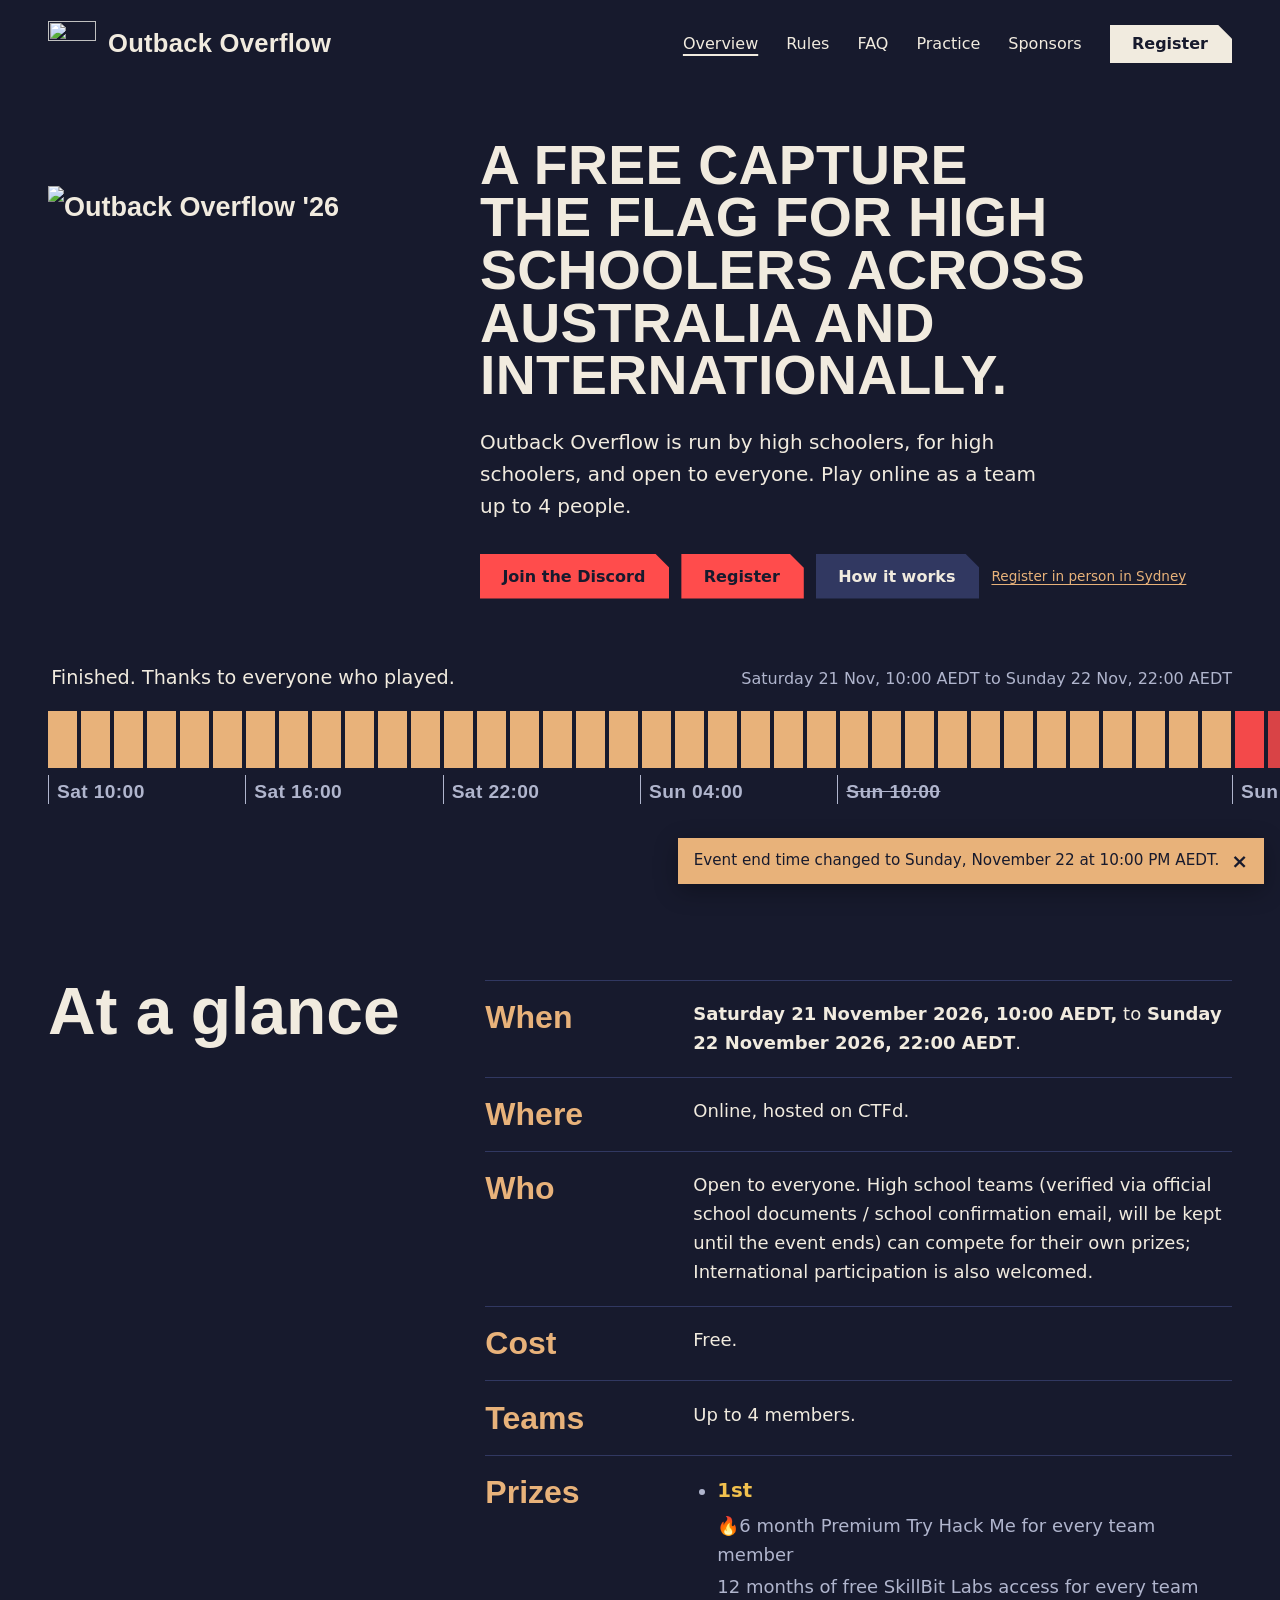
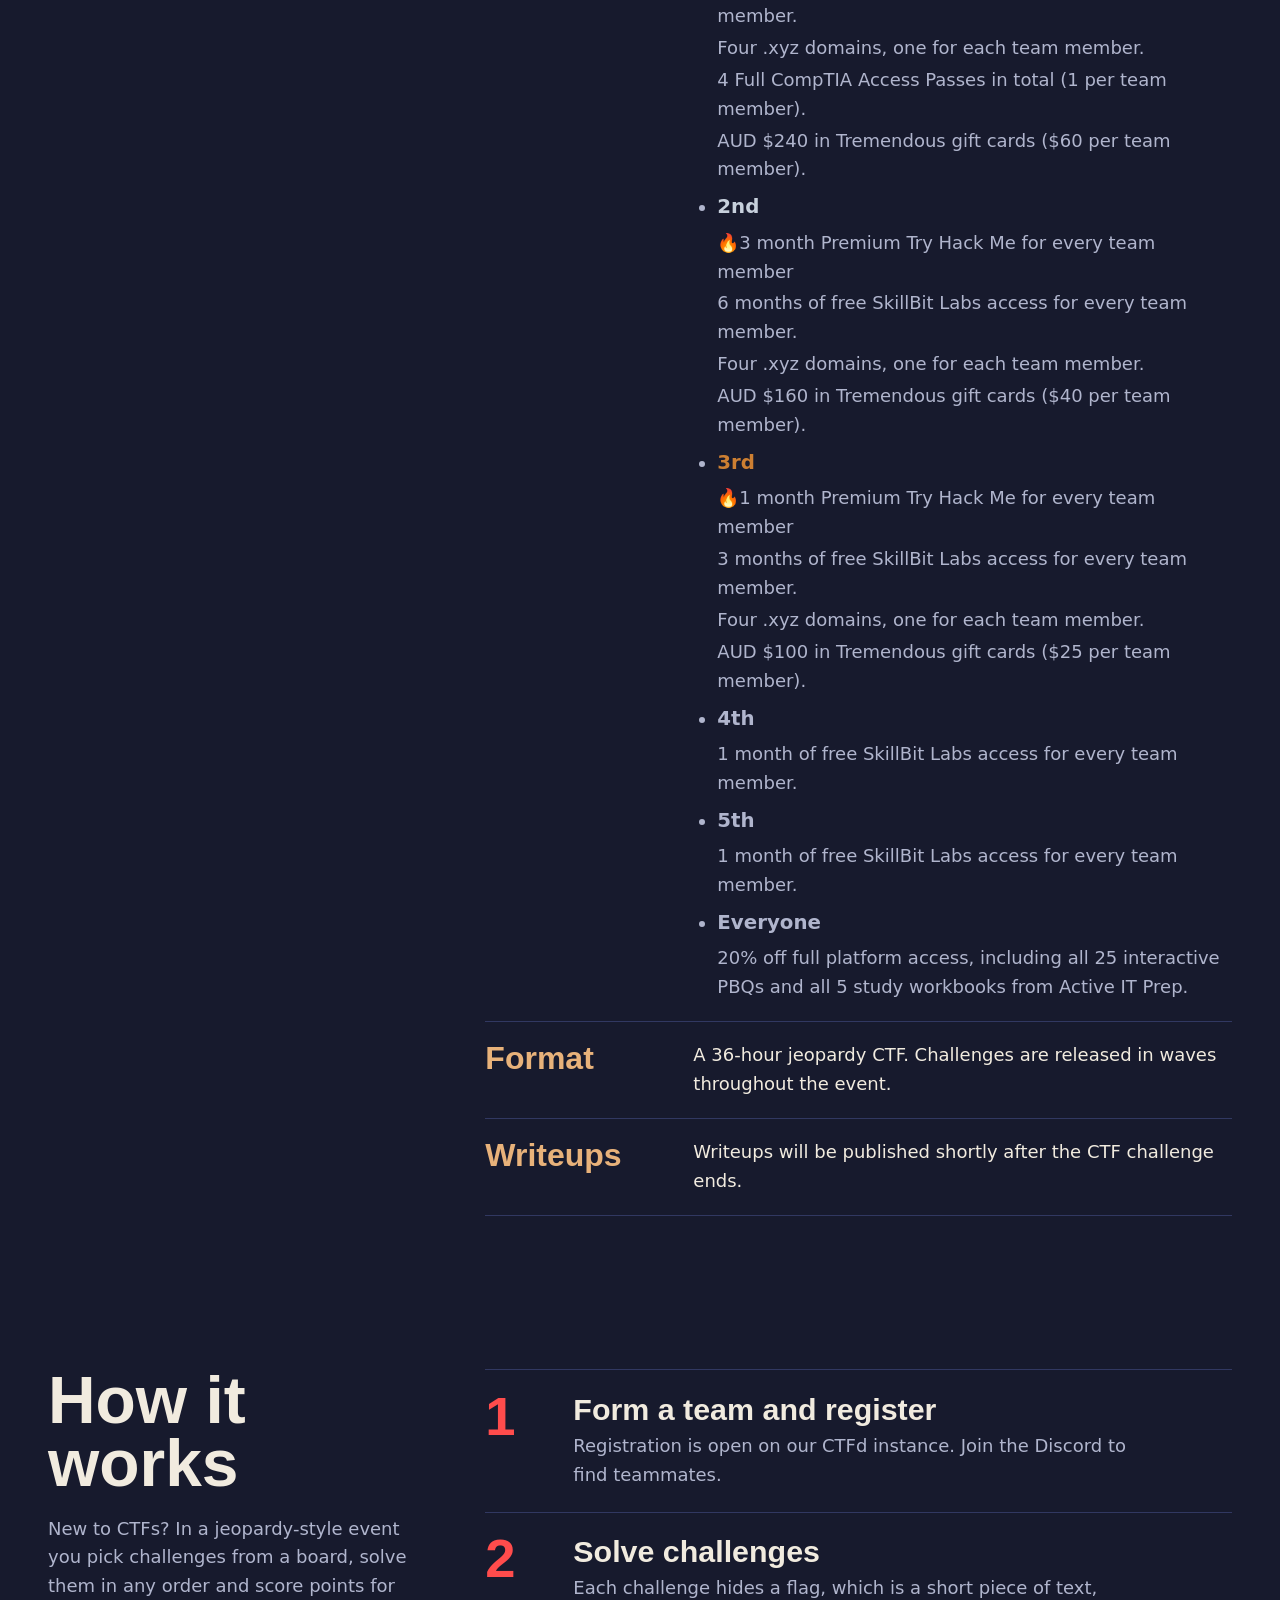
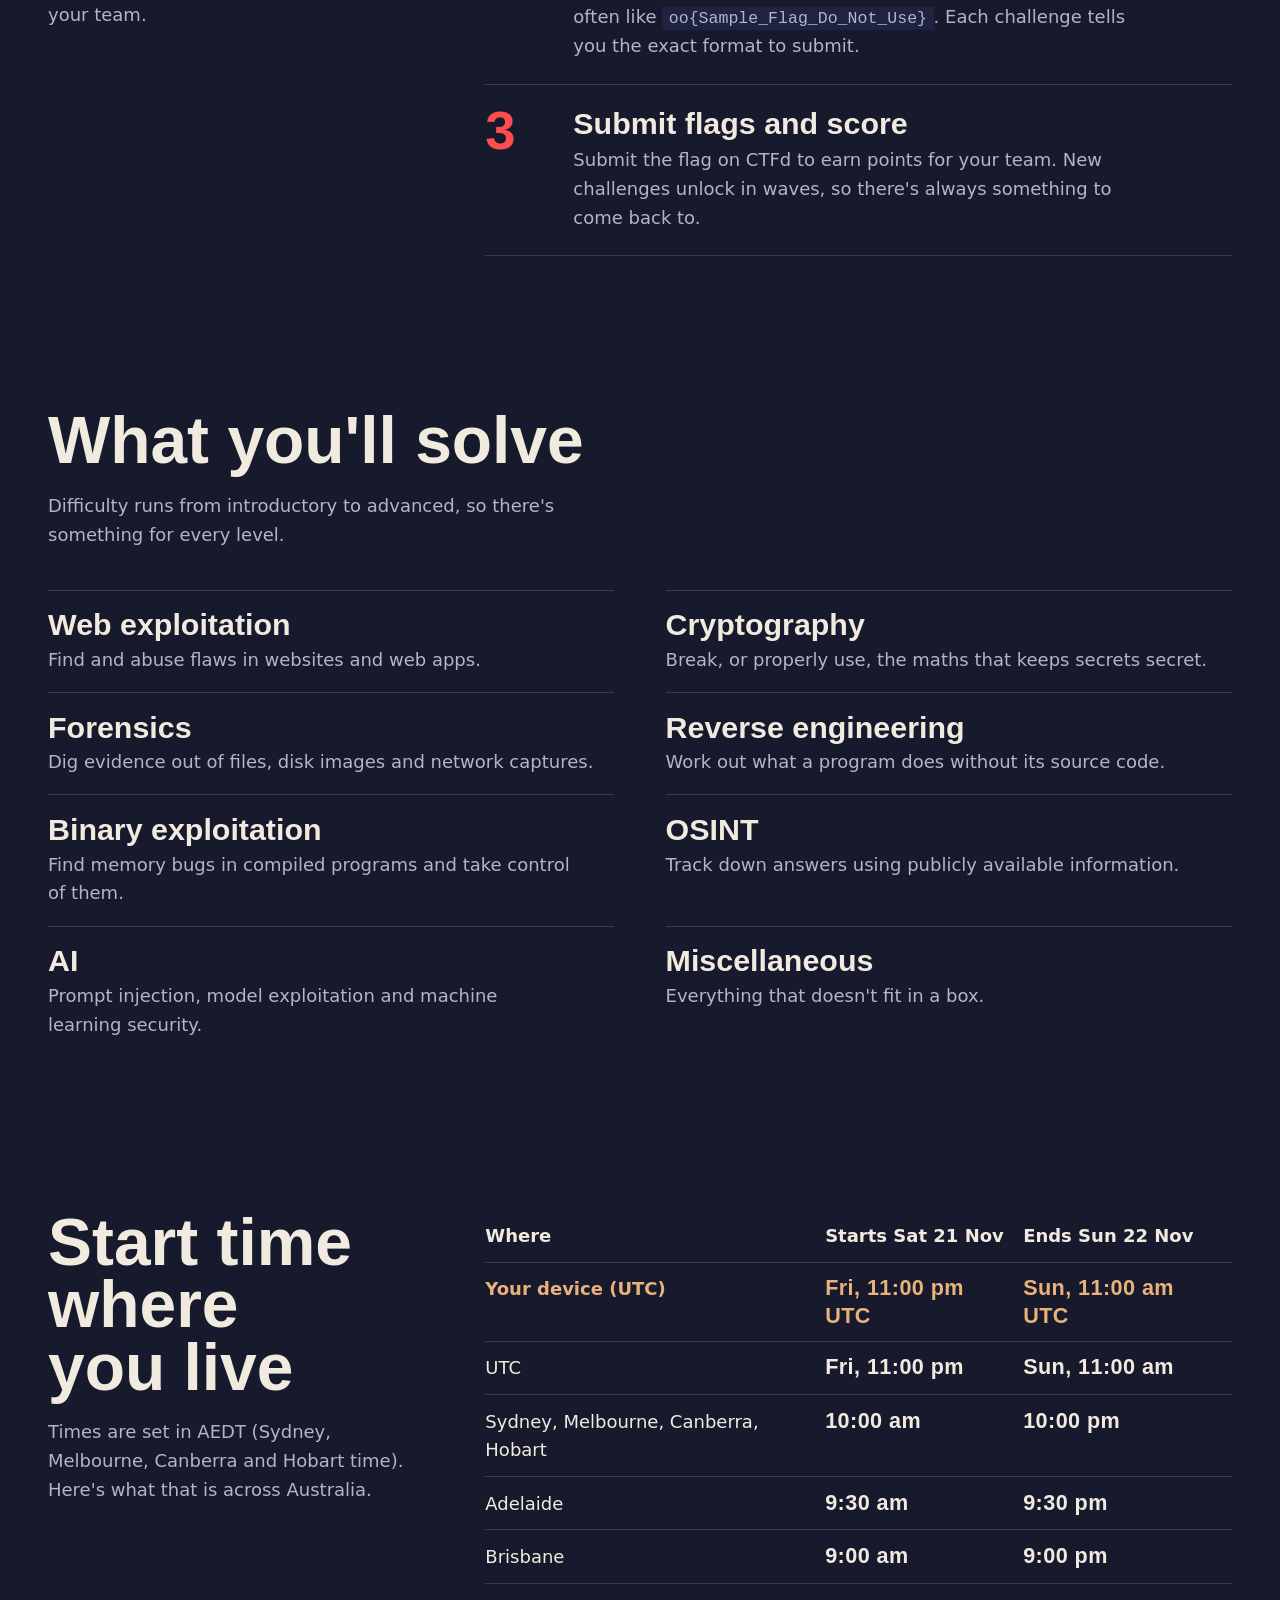
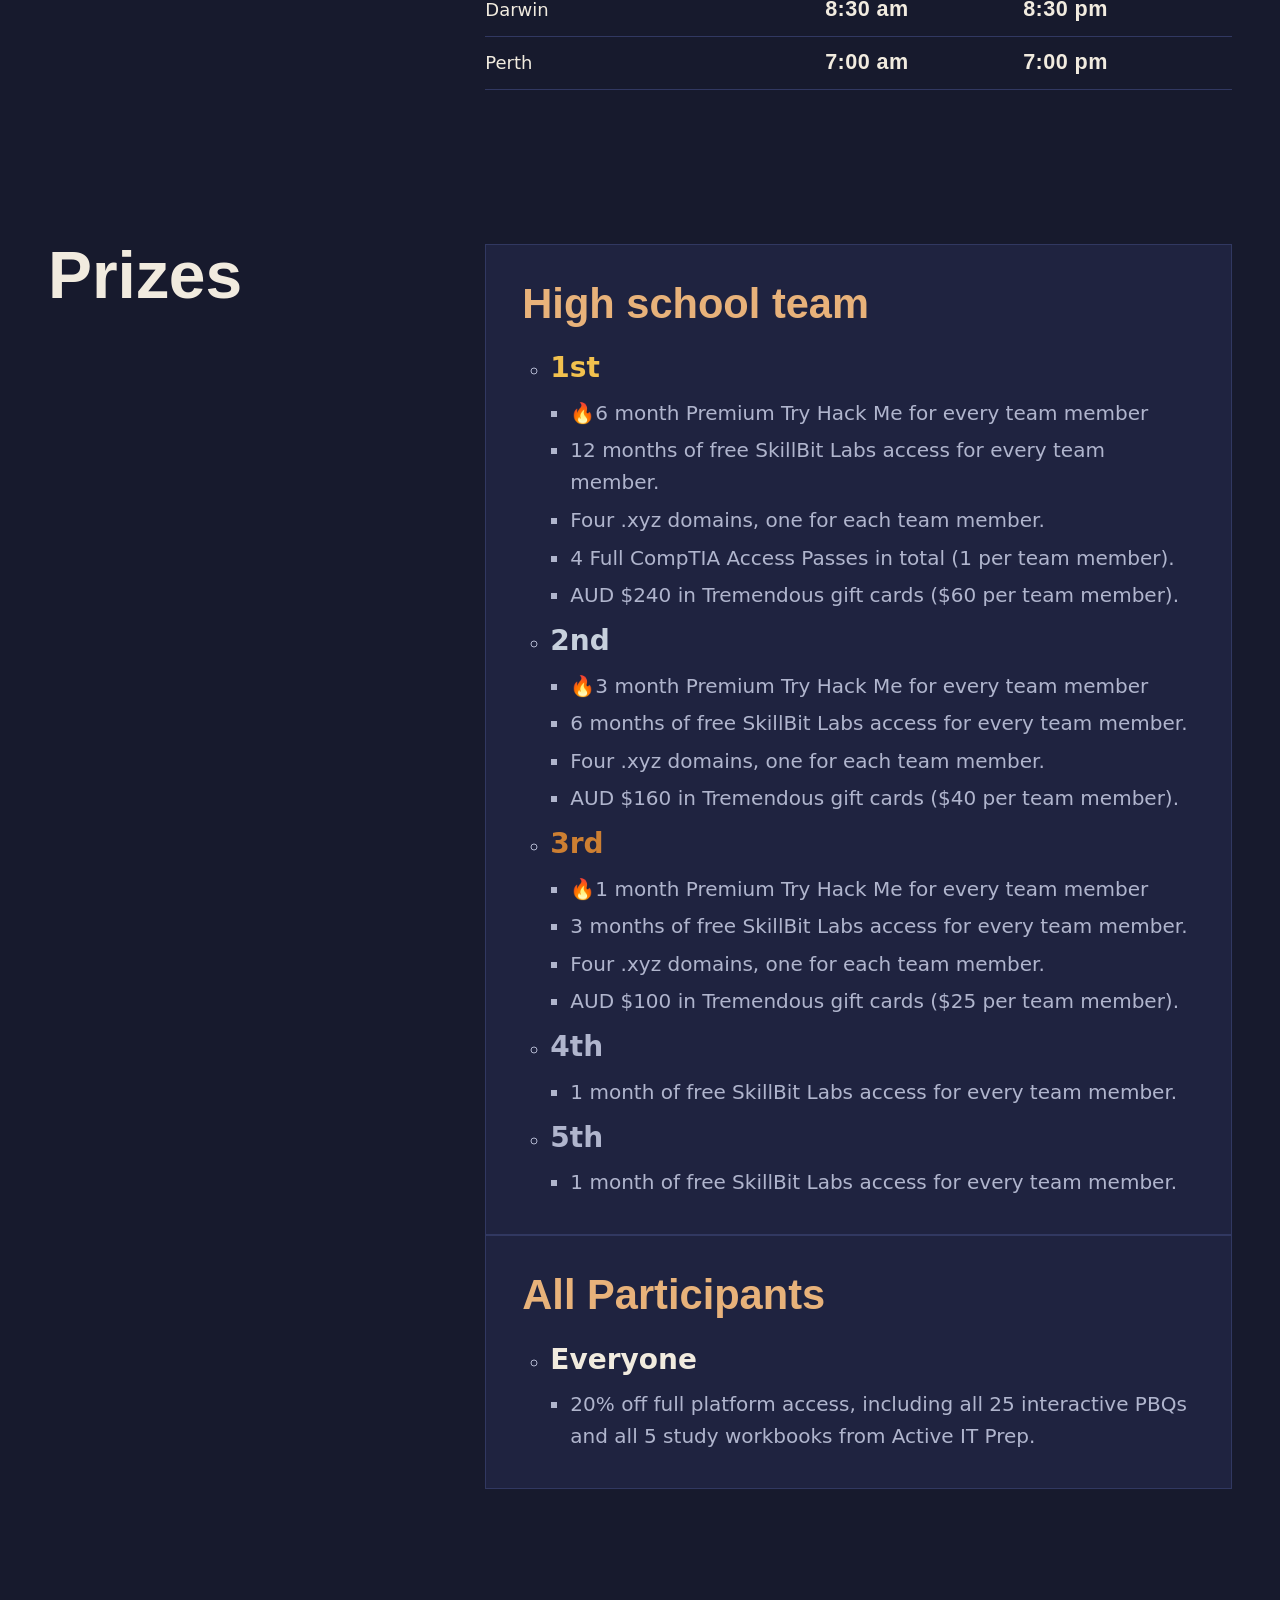
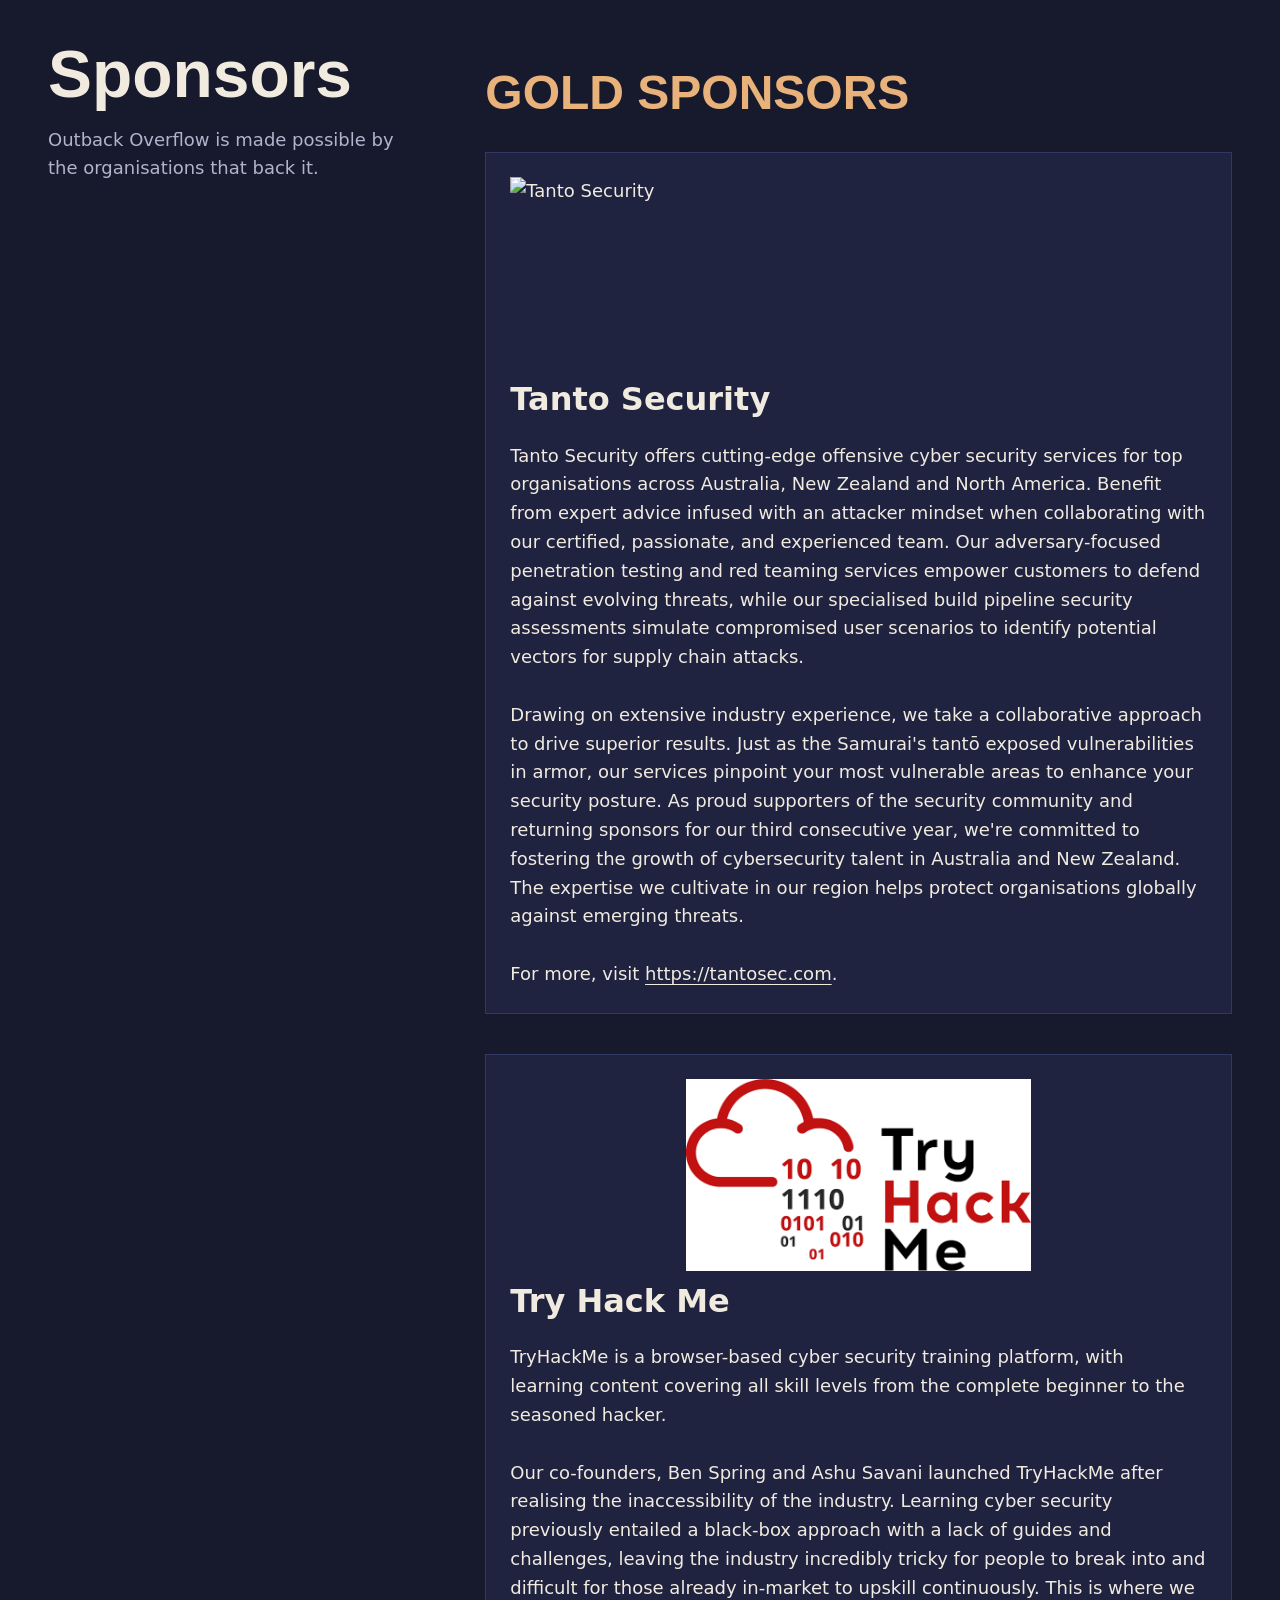
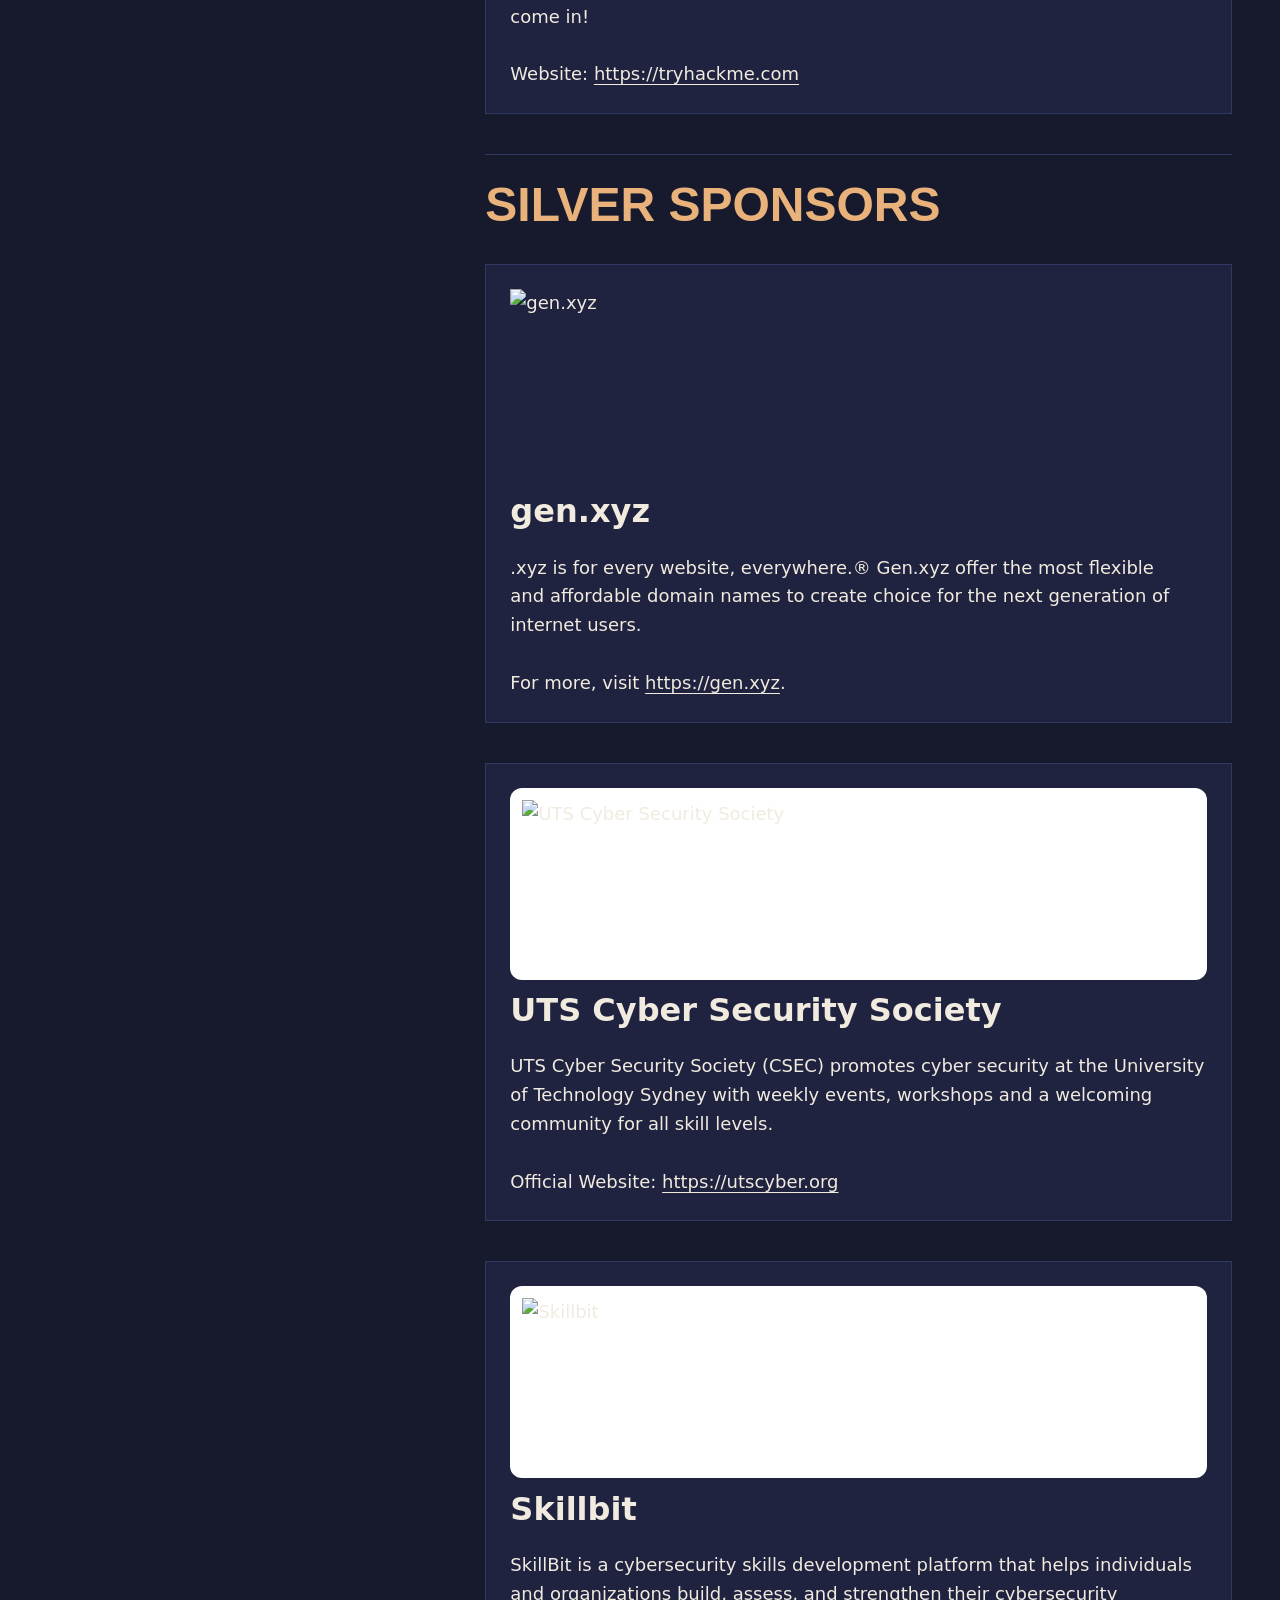
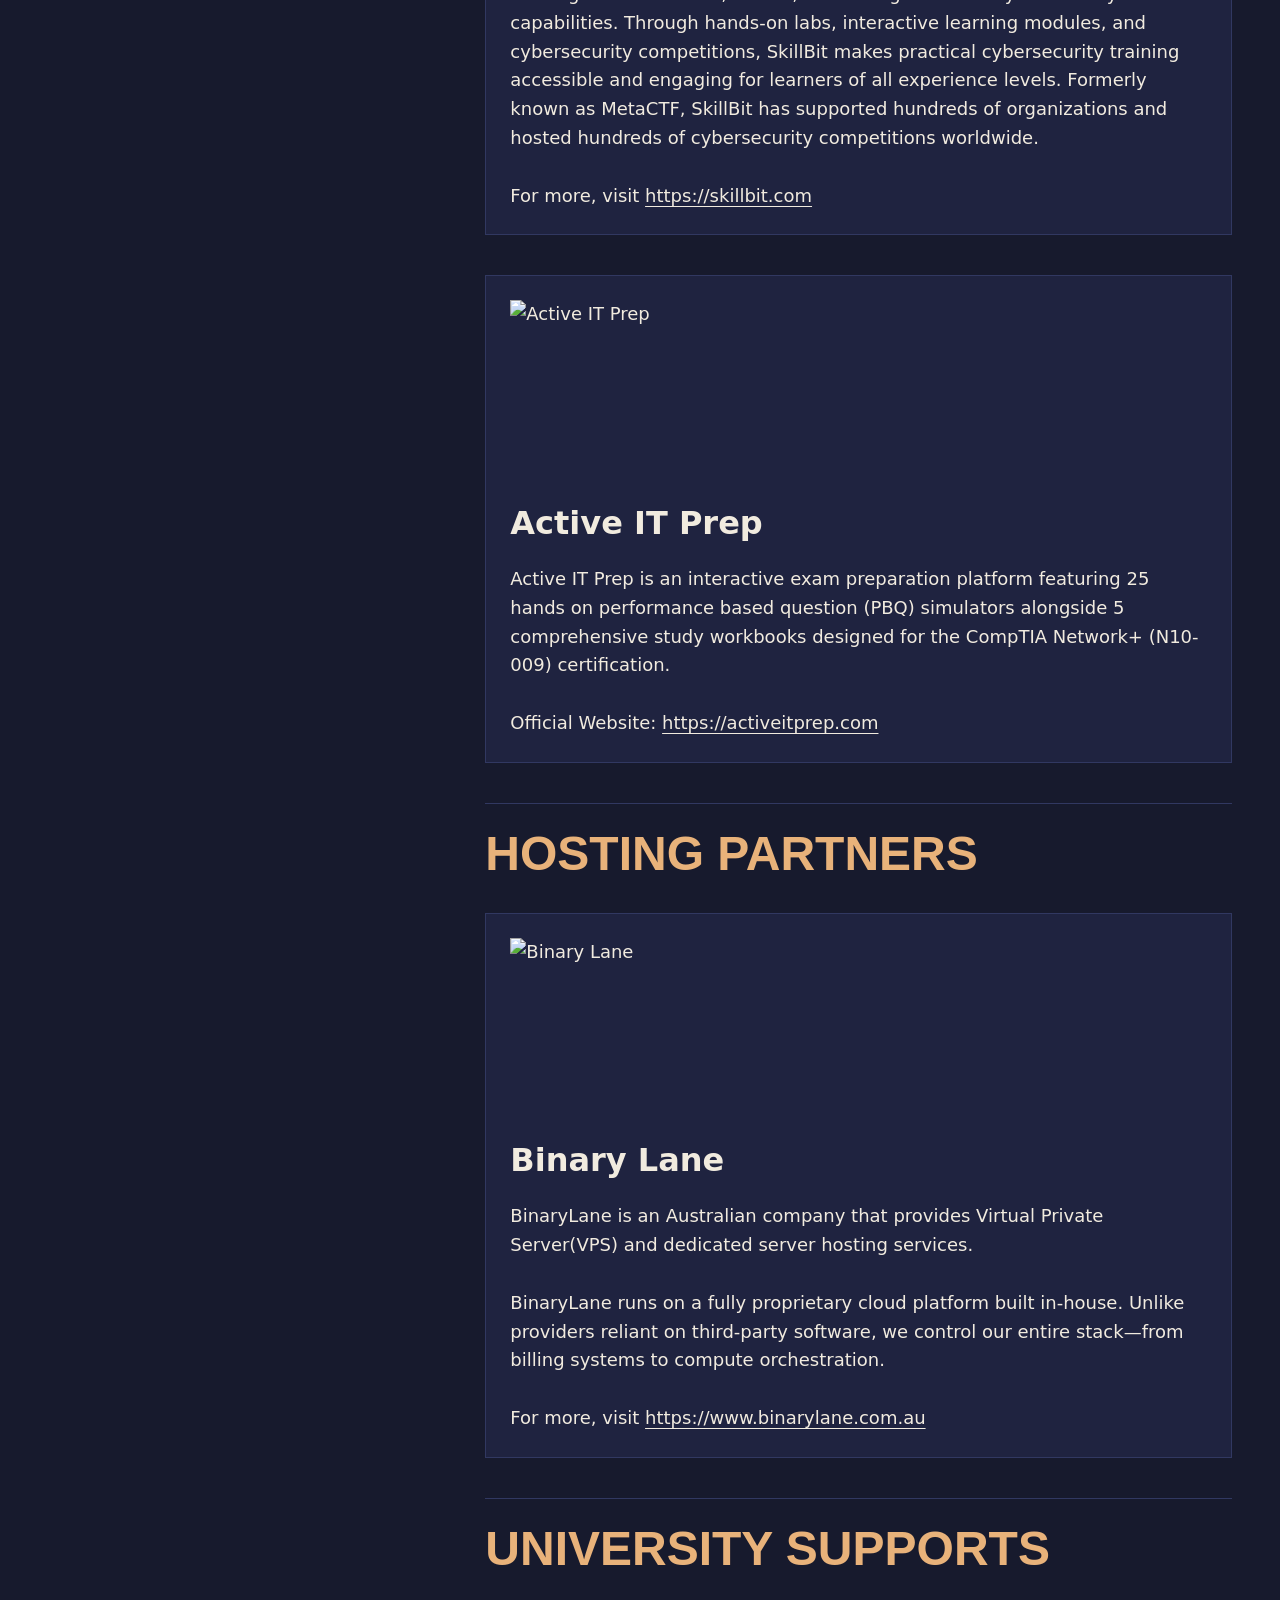
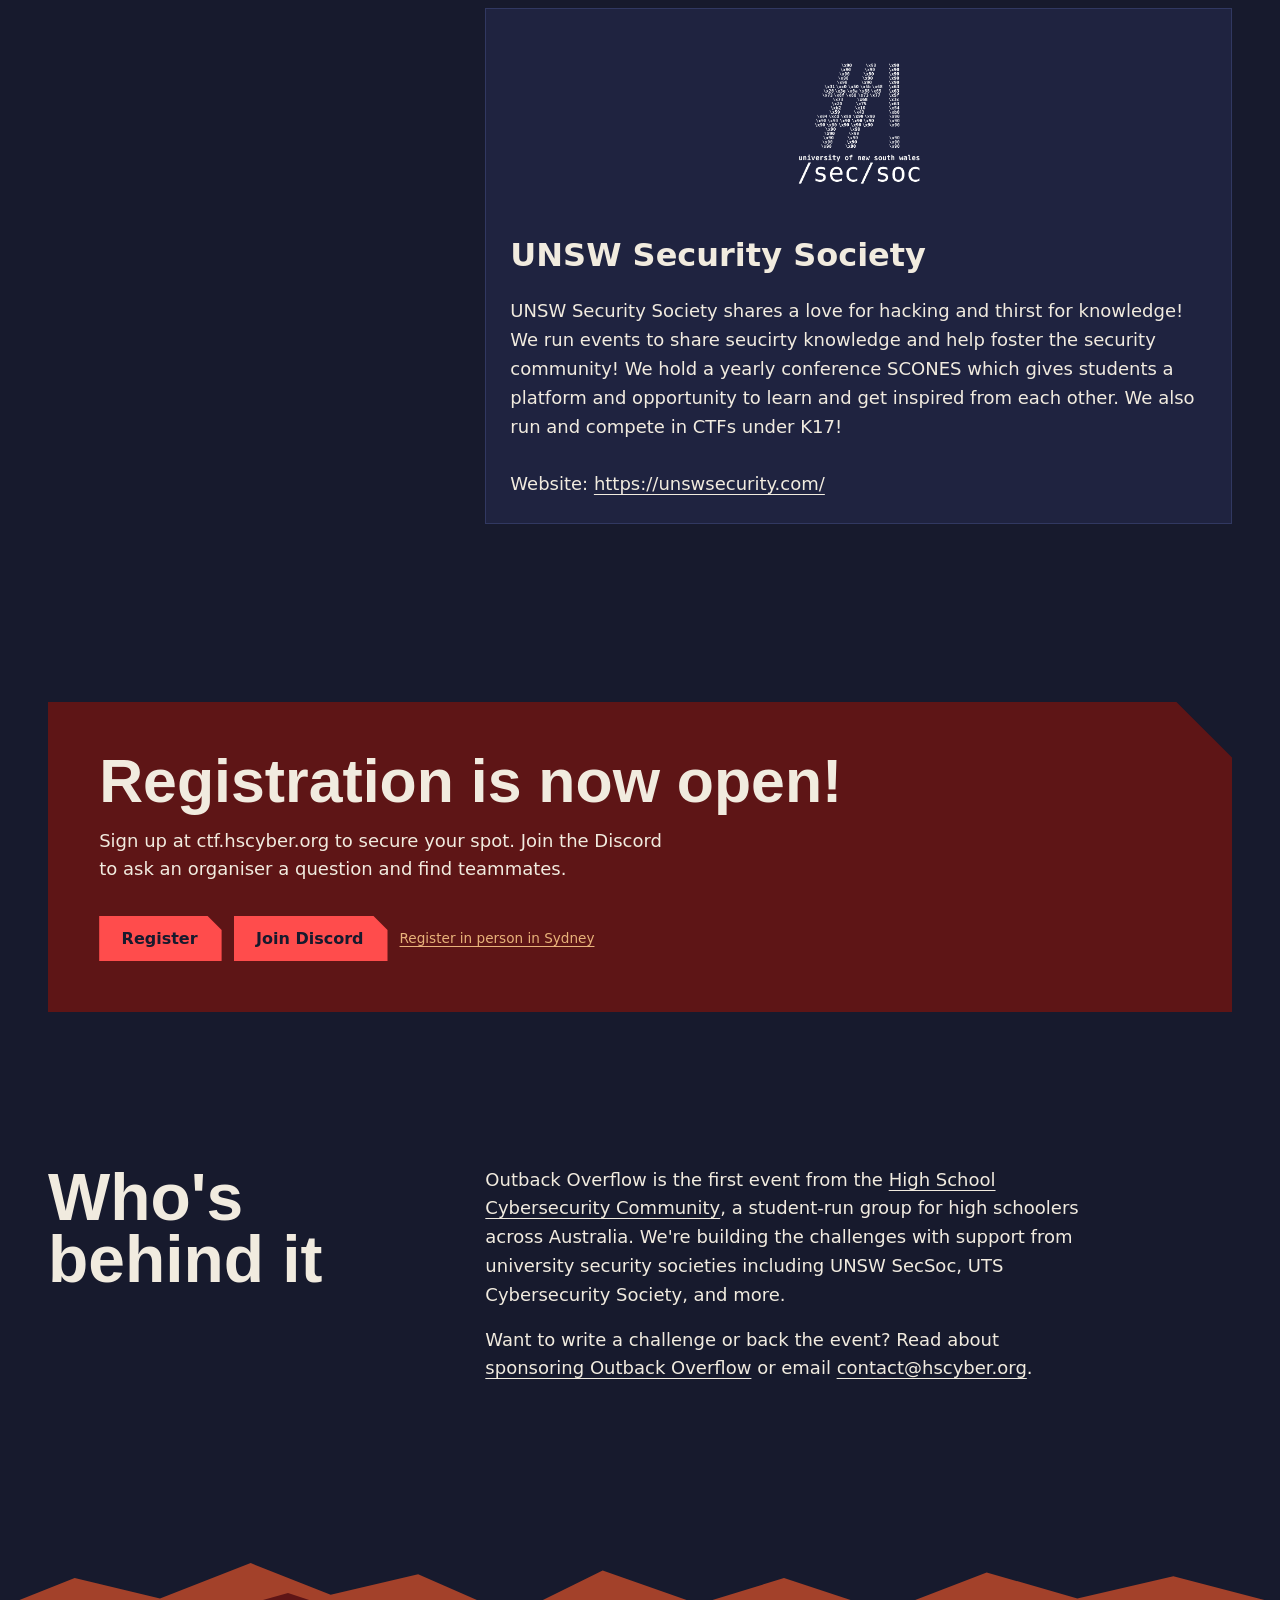
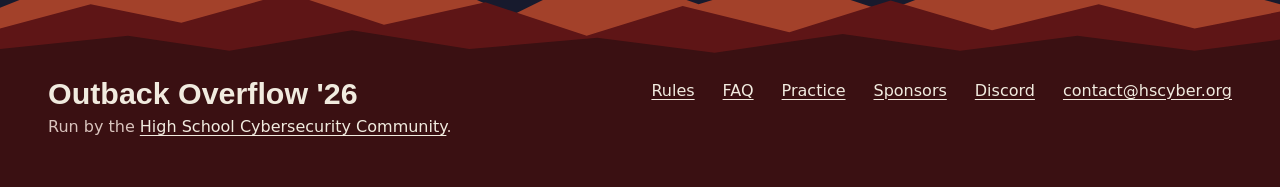
==== commit 3d84c733: "Add Toast and fix minor clarity issues" ====
--- a/index.html
+++ b/index.html
@@ -14,6 +14,10 @@
   <link rel="preload" href="/fonts/big-shoulders-display-latin-wght-normal.woff2" as="font" type="font/woff2" crossorigin>
   <link rel="preload" href="/fonts/atkinson-hyperlegible-next-latin-400-normal.woff2" as="font" type="font/woff2" crossorigin>
   <link rel="stylesheet" href="/styles.css">
+  <style>
+    .toast { position: fixed; right: 1rem; bottom: 1rem; z-index: 20; display: flex; align-items: center; gap: 0.75rem; max-width: calc(100% - 2rem); padding: 0.8rem 1rem; background: var(--sand); color: var(--ink); font-size: 0.95rem; line-height: 1.3; box-shadow: 0 0.4rem 1.5rem rgba(0, 0, 0, 0.3); }
+    .toast-close { border: 0; padding: 0; color: inherit; background: transparent; font: 700 1.25rem/1 var(--text); cursor: pointer; }
+  </style>
   <meta property="og:site_name" content="Outback Overflow '26">
   <meta property="og:type" content="website">
   <meta property="og:title" content="Outback Overflow '26: a free online CTF for Australian high schoolers">
@@ -64,7 +68,7 @@
       <div class="wrap">
         <div class="clock-head">
           <p class="status" data-status>Starts Saturday 21 November, 10:00 AEDT.</p>
-          <p class="when">Saturday 21 Nov, 10:00 AEDT to <s>Sunday 22 Nov, 10:00 AEDT</s> Sunday 22 Nov, 22:00 AEDT</p>
+          <p class="when">Saturday 21 Nov, 10:00 AEDT to Sunday 22 Nov, 22:00 AEDT</p>
         </div>
         <div class="buffer" data-buffer aria-hidden="true"><i class="c" style="--i:0"></i><i class="c" style="--i:1"></i><i class="c" style="--i:2"></i><i class="c" style="--i:3"></i><i class="c" style="--i:4"></i><i class="c" style="--i:5"></i><i class="c" style="--i:6"></i><i class="c" style="--i:7"></i><i class="c" style="--i:8"></i><i class="c" style="--i:9"></i><i class="c" style="--i:10"></i><i class="c" style="--i:11"></i><i class="c" style="--i:12"></i><i class="c" style="--i:13"></i><i class="c" style="--i:14"></i><i class="c" style="--i:15"></i><i class="c" style="--i:16"></i><i class="c" style="--i:17"></i><i class="c" style="--i:18"></i><i class="c" style="--i:19"></i><i class="c" style="--i:20"></i><i class="c" style="--i:21"></i><i class="c" style="--i:22"></i><i class="c" style="--i:23"></i><i class="c" style="--i:24"></i><i class="c" style="--i:25"></i><i class="c" style="--i:26"></i><i class="c" style="--i:27"></i><i class="c" style="--i:28"></i><i class="c" style="--i:29"></i><i class="c" style="--i:30"></i><i class="c" style="--i:31"></i><i class="c" style="--i:32"></i><i class="c" style="--i:33"></i><i class="c" style="--i:34"></i><i class="c" style="--i:35"></i><i class="o" style="--k:0"></i><i class="o" style="--k:1"></i><i class="o" style="--k:2"></i><i class="o" style="--k:3"></i><i class="o" style="--k:4"></i><i class="o" style="--k:5"></i><i class="o" style="--k:6"></i><i class="o" style="--k:7"></i></div>
         <div class="ticks" aria-hidden="true">
@@ -82,7 +86,7 @@
       <div class="split">
         <h2 id="glance">At a glance</h2>
         <dl class="spec">
-          <div><dt>When</dt><dd><strong>Saturday 21 November 2026, 10:00 AEDT,</strong> to <strong><s>Sunday 22 November 2026, 10:00 AEDT</s> Sunday 22 November 2026, 22:00 AEDT</strong>.</dd></div>
+          <div><dt>When</dt><dd><strong>Saturday 21 November 2026, 10:00 AEDT,</strong> to <strong> Sunday 22 November 2026, 22:00 AEDT</strong>.</dd></div>
           <div><dt>Where</dt><dd>Online, hosted on CTFd.</dd></div>
           <div><dt>Who</dt><dd>Open to everyone. High school teams (verified via official school documents / school confirmation email, will be kept until the event ends) can compete for their own prizes; International participation is also welcomed.</dd></div>
           <div><dt>Cost</dt><dd>Free.</dd></div>
@@ -203,6 +207,10 @@
       </div>
     </footer>
   </div>
+  <div class="toast" role="status">
+    <span>Event end time changed to Sunday, November 22 at 10:00 PM AEDT.</span>
+    <button class="toast-close" type="button" aria-label="Close notification" onclick="this.parentElement.remove()">×</button>
+  </div>
   <script src="/event.js" defer></script>
 </body>
 </html>
